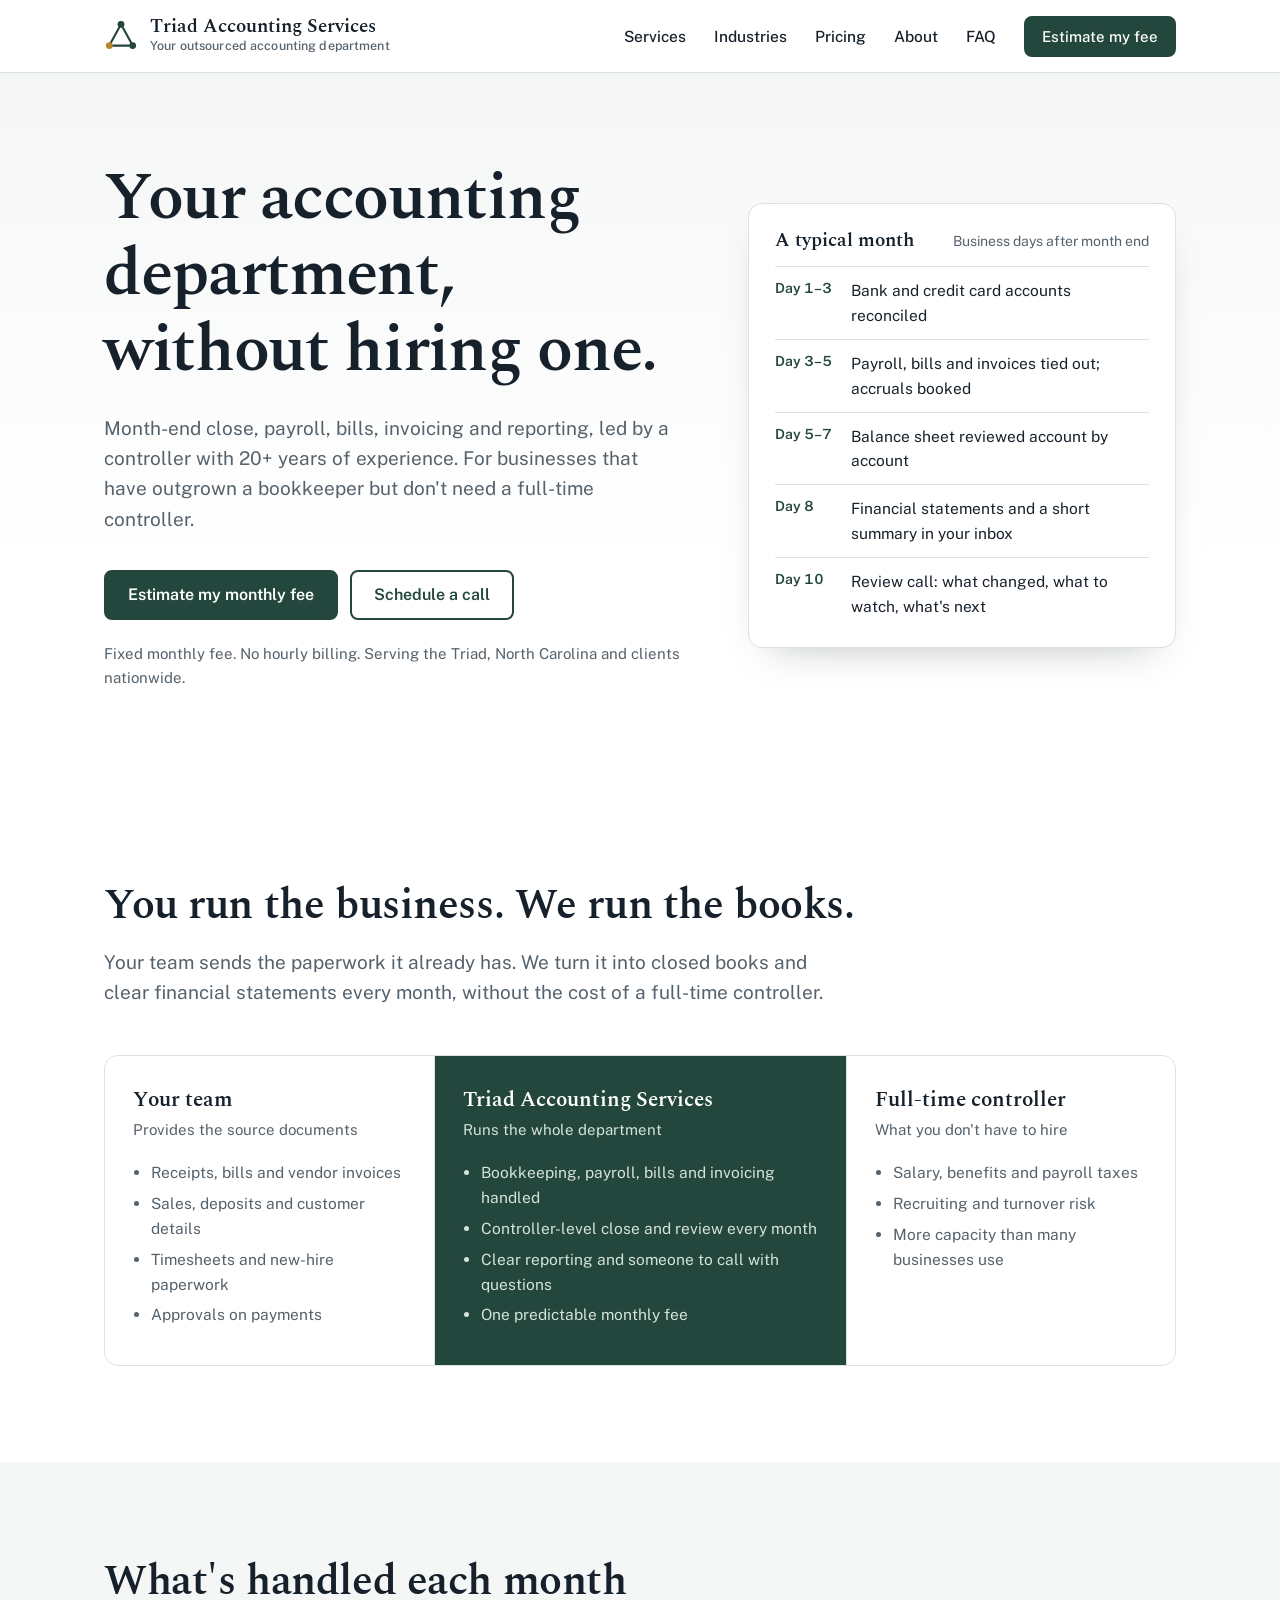
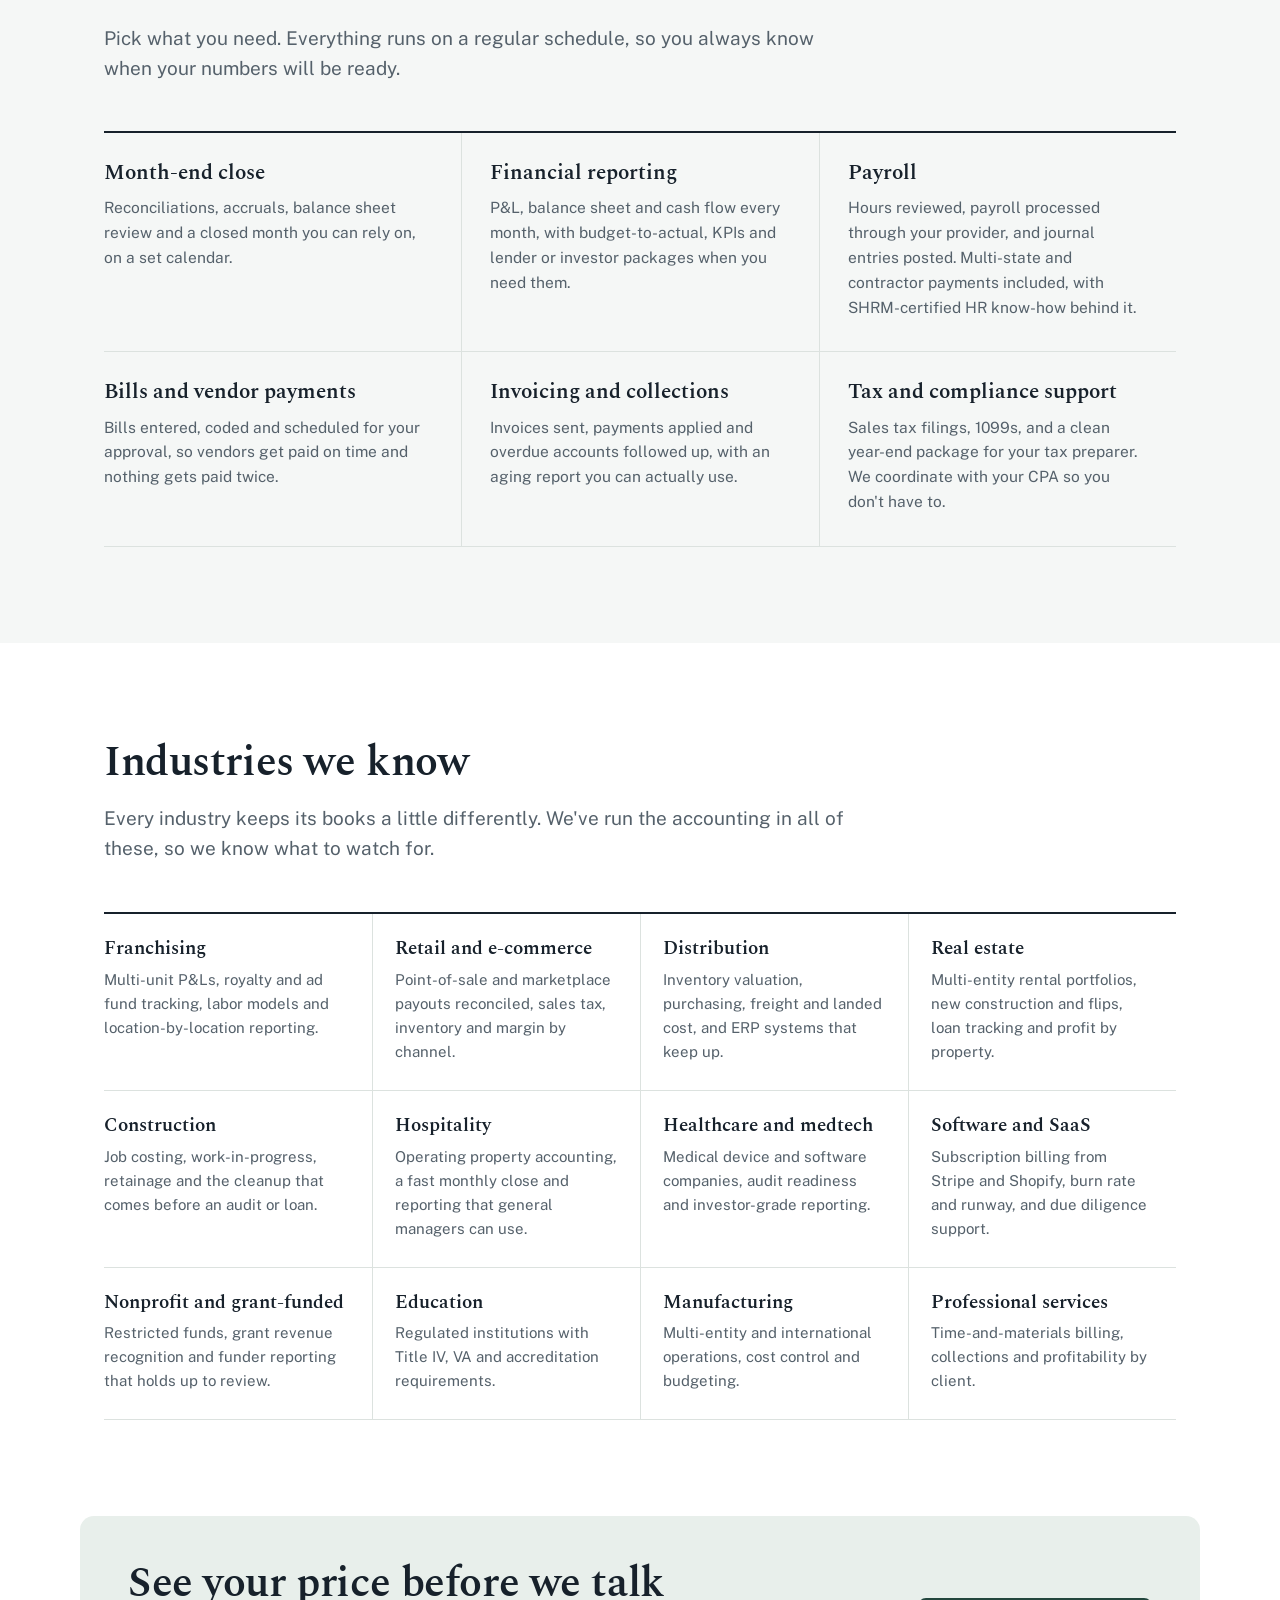
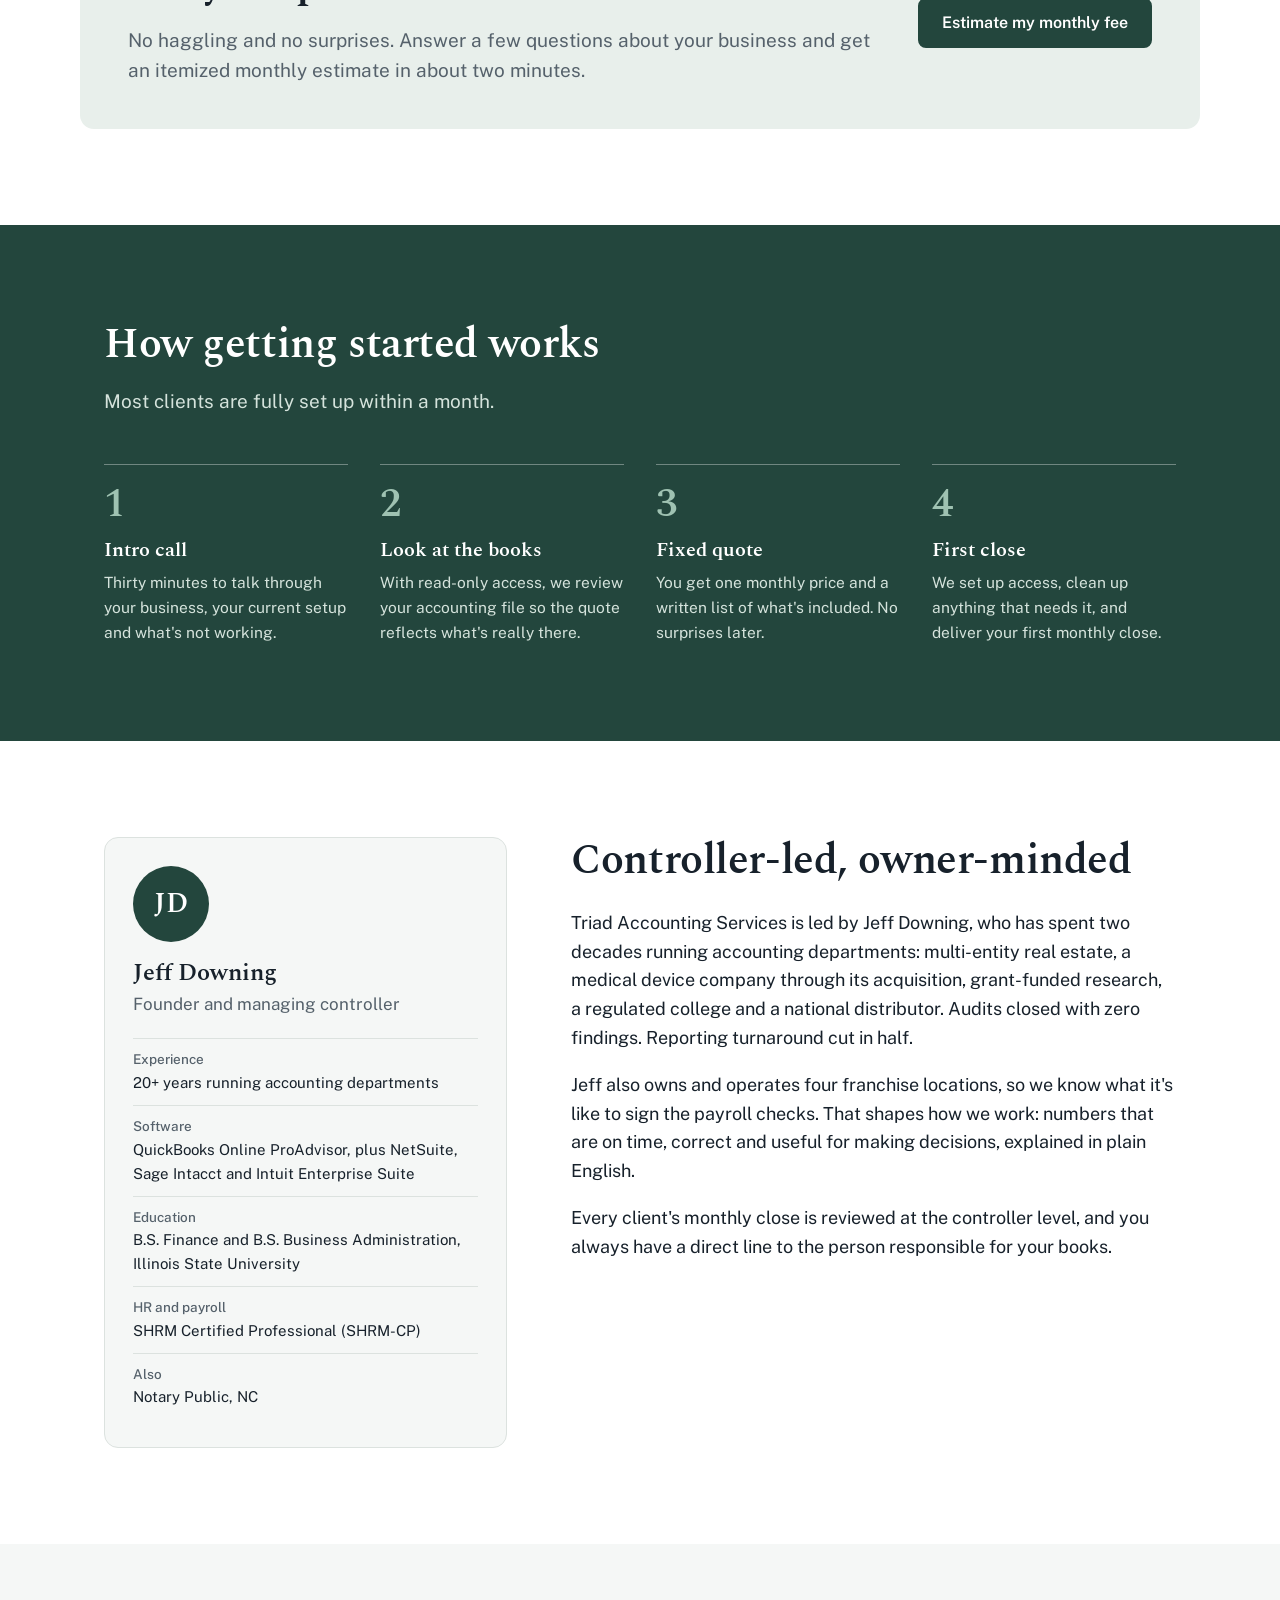
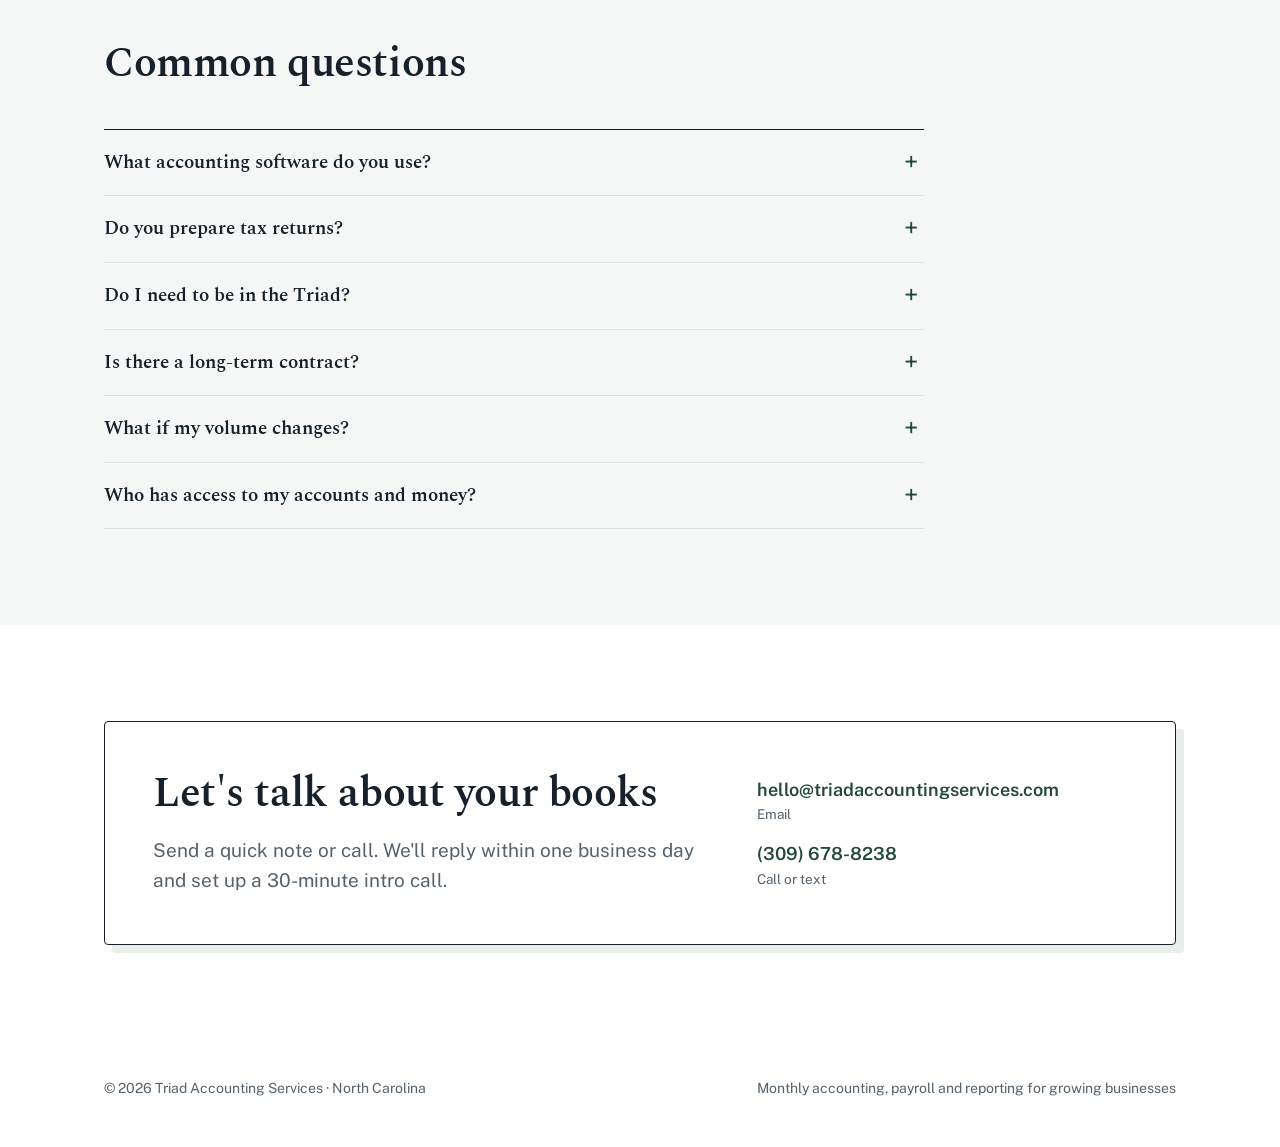
==== index.html @ fb586197 "Reframe comparison as your team vs. us; highlight SHRM-CP for payroll Co-Authored-By: Claude Opus 5." ====
<!doctype html>
<html lang="en">
<head>
<meta charset="utf-8">
<meta name="viewport" content="width=device-width, initial-scale=1">
<title>Triad Accounting Services | Your outsourced accounting department</title>
<meta name="description" content="Controller-led monthly accounting for growing businesses in the North Carolina Triad and beyond: month-end close, payroll, bills, invoicing and reporting for a fixed monthly fee.">
<link rel="icon" href="data:image/svg+xml,%3Csvg xmlns='http://www.w3.org/2000/svg' viewBox='0 0 32 32'%3E%3Cpath d='M16 5 L27 25 L5 25 Z' fill='none' stroke='%2323463D' stroke-width='2.5' stroke-linejoin='round'/%3E%3Ccircle cx='16' cy='5' r='3.5' fill='%2323463D'/%3E%3Ccircle cx='27' cy='25' r='3.5' fill='%2323463D'/%3E%3Ccircle cx='5' cy='25' r='3.5' fill='%2323463D'/%3E%3C/svg%3E">
<link rel="preconnect" href="https://fonts.googleapis.com">
<link rel="preconnect" href="https://fonts.gstatic.com" crossorigin>
<link href="https://fonts.googleapis.com/css2?family=Public+Sans:wght@400;500;600;700&family=Spectral:wght@500;600;700&display=swap" rel="stylesheet">
<link rel="stylesheet" href="styles.css">
</head>
<body>

<header>
  <div class="wrap nav">
    <a class="brand" href="index.html" aria-label="Triad Accounting Services home">
      <svg width="34" height="34" viewBox="0 0 32 32" aria-hidden="true"><path d="M16 5 L27 25 L5 25 Z" fill="none" stroke="#23463D" stroke-width="2" stroke-linejoin="round"/><circle cx="16" cy="5" r="3.2" fill="#23463D"/><circle cx="27" cy="25" r="3.2" fill="#23463D"/><circle cx="5" cy="25" r="3.2" fill="#B8862B"/></svg>
      <span class="brand-name">Triad Accounting Services<small>Your outsourced accounting department</small></span>
    </a>
    <nav class="nav-links" aria-label="Main">
      <a href="index.html#services">Services</a>
      <a href="index.html#industries">Industries</a>
      <a href="pricing.html">Pricing</a>
      <a href="index.html#about">About</a>
      <a href="index.html#faq">FAQ</a>
      <a class="btn btn-primary" href="pricing.html">Estimate my fee</a>
    </nav>
  </div>
</header>

<main id="top">

<section class="hero">
  <div class="wrap hero-grid">
    <div>
      <h1>Your accounting department, without hiring one.</h1>
      <p class="lede">Month-end close, payroll, bills, invoicing and reporting, led by a controller with 20+ years of experience. For businesses that have outgrown a bookkeeper but don't need a full-time controller.</p>
      <div class="hero-ctas">
        <a class="btn btn-primary" href="pricing.html">Estimate my monthly fee</a>
        <a class="btn btn-ghost" href="#contact">Schedule a call</a>
      </div>
      <p class="hero-note">Fixed monthly fee. No hourly billing. Serving the Triad, North Carolina and clients nationwide.</p>
    </div>
    <aside class="month" aria-label="A typical month">
      <div class="month-head"><h3>A typical month</h3><span>Business days after month end</span></div>
      <ol>
        <li><b>Day 1–3</b><span>Bank and credit card accounts reconciled</span></li>
        <li><b>Day 3–5</b><span>Payroll, bills and invoices tied out; accruals booked</span></li>
        <li><b>Day 5–7</b><span>Balance sheet reviewed account by account</span></li>
        <li><b>Day 8</b><span>Financial statements and a short summary in your inbox</span></li>
        <li><b>Day 10</b><span>Review call: what changed, what to watch, what's next</span></li>
      </ol>
    </aside>
  </div>
</section>

<section id="fit">
  <div class="wrap">
    <h2>You run the business. We run the books.</h2>
    <p class="lede" style="margin-top:16px">Your team sends the paperwork it already has. We turn it into closed books and clear financial statements every month, without the cost of a full-time controller.</p>
    <div class="fit-grid">
      <div class="fit">
        <h3>Your team</h3>
        <p class="sub">Provides the source documents</p>
        <ul><li>Receipts, bills and vendor invoices</li><li>Sales, deposits and customer details</li><li>Timesheets and new-hire paperwork</li><li>Approvals on payments</li></ul>
      </div>
      <div class="fit us">
        <h3>Triad Accounting Services</h3>
        <p class="sub">Runs the whole department</p>
        <ul><li>Bookkeeping, payroll, bills and invoicing handled</li><li>Controller-level close and review every month</li><li>Clear reporting and someone to call with questions</li><li>One predictable monthly fee</li></ul>
      </div>
      <div class="fit">
        <h3>Full-time controller</h3>
        <p class="sub">What you don't have to hire</p>
        <ul><li>Salary, benefits and payroll taxes</li><li>Recruiting and turnover risk</li><li>More capacity than many businesses use</li></ul>
      </div>
    </div>
  </div>
</section>

<section id="services" class="services">
  <div class="wrap">
    <h2>What's handled each month</h2>
    <p class="lede" style="margin-top:16px">Pick what you need. Everything runs on a regular schedule, so you always know when your numbers will be ready.</p>
    <div class="svc-grid">
      <div class="svc"><h3>Month-end close</h3><p>Reconciliations, accruals, balance sheet review and a closed month you can rely on, on a set calendar.</p></div>
      <div class="svc"><h3>Financial reporting</h3><p>P&amp;L, balance sheet and cash flow every month, with budget-to-actual, KPIs and lender or investor packages when you need them.</p></div>
      <div class="svc"><h3>Payroll</h3><p>Hours reviewed, payroll processed through your provider, and journal entries posted. Multi-state and contractor payments included, with SHRM-certified HR know-how behind it.</p></div>
      <div class="svc"><h3>Bills and vendor payments</h3><p>Bills entered, coded and scheduled for your approval, so vendors get paid on time and nothing gets paid twice.</p></div>
      <div class="svc"><h3>Invoicing and collections</h3><p>Invoices sent, payments applied and overdue accounts followed up, with an aging report you can actually use.</p></div>
      <div class="svc"><h3>Tax and compliance support</h3><p>Sales tax filings, 1099s, and a clean year-end package for your tax preparer. We coordinate with your CPA so you don't have to.</p></div>
    </div>
  </div>
</section>

<section id="industries">
  <div class="wrap">
    <h2>Industries we know</h2>
    <p class="lede" style="margin-top:16px">Every industry keeps its books a little differently. We've run the accounting in all of these, so we know what to watch for.</p>
    <div class="ind-grid">
      <div class="ind"><h3>Franchising</h3><p>Multi-unit P&amp;Ls, royalty and ad fund tracking, labor models and location-by-location reporting.</p></div>
      <div class="ind"><h3>Retail and e-commerce</h3><p>Point-of-sale and marketplace payouts reconciled, sales tax, inventory and margin by channel.</p></div>
      <div class="ind"><h3>Distribution</h3><p>Inventory valuation, purchasing, freight and landed cost, and ERP systems that keep up.</p></div>
      <div class="ind"><h3>Real estate</h3><p>Multi-entity rental portfolios, new construction and flips, loan tracking and profit by property.</p></div>
      <div class="ind"><h3>Construction</h3><p>Job costing, work-in-progress, retainage and the cleanup that comes before an audit or loan.</p></div>
      <div class="ind"><h3>Hospitality</h3><p>Operating property accounting, a fast monthly close and reporting that general managers can use.</p></div>
      <div class="ind"><h3>Healthcare and medtech</h3><p>Medical device and software companies, audit readiness and investor-grade reporting.</p></div>
      <div class="ind"><h3>Software and SaaS</h3><p>Subscription billing from Stripe and Shopify, burn rate and runway, and due diligence support.</p></div>
      <div class="ind"><h3>Nonprofit and grant-funded</h3><p>Restricted funds, grant revenue recognition and funder reporting that holds up to review.</p></div>
      <div class="ind"><h3>Education</h3><p>Regulated institutions with Title IV, VA and accreditation requirements.</p></div>
      <div class="ind"><h3>Manufacturing</h3><p>Multi-entity and international operations, cost control and budgeting.</p></div>
      <div class="ind"><h3>Professional services</h3><p>Time-and-materials billing, collections and profitability by client.</p></div>
    </div>
  </div>
</section>

<section class="price-teaser">
  <div class="wrap teaser-box">
    <div>
      <h2>See your price before we talk</h2>
      <p class="lede" style="margin-top:16px">No haggling and no surprises. Answer a few questions about your business and get an itemized monthly estimate in about two minutes.</p>
    </div>
    <a class="btn btn-primary" href="pricing.html">Estimate my monthly fee</a>
  </div>
</section>

<section class="steps">
  <div class="wrap">
    <h2>How getting started works</h2>
    <p class="lede" style="margin-top:16px">Most clients are fully set up within a month.</p>
    <ol class="step-list">
      <li><h3>Intro call</h3><p>Thirty minutes to talk through your business, your current setup and what's not working.</p></li>
      <li><h3>Look at the books</h3><p>With read-only access, we review your accounting file so the quote reflects what's really there.</p></li>
      <li><h3>Fixed quote</h3><p>You get one monthly price and a written list of what's included. No surprises later.</p></li>
      <li><h3>First close</h3><p>We set up access, clean up anything that needs it, and deliver your first monthly close.</p></li>
    </ol>
  </div>
</section>

<section id="about">
  <div class="wrap about-grid">
    <div class="about-card">
      <div class="initials" aria-hidden="true">JD</div>
      <h3>Jeff Downing</h3>
      <p class="role">Founder and managing controller</p>
      <ul class="facts">
        <li><b>Experience</b>20+ years running accounting departments</li>
        <li><b>Software</b>QuickBooks Online ProAdvisor, plus NetSuite, Sage Intacct and Intuit Enterprise Suite</li>
        <li><b>Education</b>B.S. Finance and B.S. Business Administration, Illinois State University</li>
        <li><b>HR and payroll</b>SHRM Certified Professional (SHRM-CP)</li>
        <li><b>Also</b>Notary Public, NC</li>
      </ul>
    </div>
    <div class="about-body">
      <h2 style="margin-bottom:24px">Controller-led, owner-minded</h2>
      <p>Triad Accounting Services is led by Jeff Downing, who has spent two decades running accounting departments: multi-entity real estate, a medical device company through its acquisition, grant-funded research, a regulated college and a national distributor. Audits closed with zero findings. Reporting turnaround cut in half.</p>
      <p>Jeff also owns and operates four franchise locations, so we know what it's like to sign the payroll checks. That shapes how we work: numbers that are on time, correct and useful for making decisions, explained in plain English.</p>
      <p>Every client's monthly close is reviewed at the controller level, and you always have a direct line to the person responsible for your books.</p>
    </div>
  </div>
</section>

<section id="faq" class="faq">
  <div class="wrap">
    <h2>Common questions</h2>
    <div class="faq-list">
      <details><summary>What accounting software do you use?</summary><p>QuickBooks Online is our preference and what most clients use. We also work in Intuit Enterprise Suite, NetSuite and Sage Intacct. If you're on something else, ask; we've worked in most of the common platforms.</p></details>
      <details><summary>Do you prepare tax returns?</summary><p>Our focus is the monthly accounting. We work alongside your tax preparer and hand them a clean, reconciled year-end package. If you don't have a CPA, we can recommend one.</p></details>
      <details><summary>Do I need to be in the Triad?</summary><p>No. Most of the work is done remotely through your accounting software and a shared folder. If you're nearby and want to meet in person, we're happy to.</p></details>
      <details><summary>Is there a long-term contract?</summary><p>No. Service is month to month with 30 days' notice to cancel. If your books need catch-up work first, that's quoted separately and up front.</p></details>
      <details><summary>What if my volume changes?</summary><p>Pricing is reviewed with you every six months. If things grow or shrink significantly, we adjust the monthly fee together rather than surprising you with an invoice.</p></details>
      <details><summary>Who has access to my accounts and money?</summary><p>You stay in control. We work with user access you grant and can revoke anytime, and payments go out only with your approval.</p></details>
    </div>
  </div>
</section>

<section id="contact">
  <div class="wrap">
    <div class="contact-box">
      <div>
        <h2>Let's talk about your books</h2>
        <p class="lede" style="margin-top:16px">Send a quick note or call. We'll reply within one business day and set up a 30-minute intro call.</p>
      </div>
      <div class="contact-links">
        <a href="mailto:hello@triadaccountingservices.com">hello@triadaccountingservices.com<span>Email</span></a>
        <a href="tel:+13096788238">(309) 678-8238<span>Call or text</span></a>
      </div>
    </div>
  </div>
</section>

</main>

<footer>
  <div class="wrap">
    <span>© <span id="yr">2026</span> Triad Accounting Services · North Carolina</span>
    <span>Monthly accounting, payroll and reporting for growing businesses</span>
  </div>
</footer>

<script>document.getElementById("yr").textContent=new Date().getFullYear();</script>
</body>
</html>
---- styles.css ----
:root{
  --ink:#17212B; --pine:#23463D; --pine-deep:#183129; --sage:#E8EFEB; --sage-line:#C9D8D0;
  --paper:#FFFFFF; --mist:#F5F7F6; --muted:#55616B; --rule:#DCE2DF; --gold:#B8862B;
  --serif:"Spectral", Georgia, serif; --sans:"Public Sans", system-ui, -apple-system, Segoe UI, sans-serif;
  --wrap:1120px;
}
*{box-sizing:border-box}
html{scroll-behavior:smooth}
@media (prefers-reduced-motion:reduce){html{scroll-behavior:auto}}
body{margin:0;background:var(--paper);color:var(--ink);font:400 17px/1.6 var(--sans);-webkit-font-smoothing:antialiased}
a{color:var(--pine)}
:focus-visible{outline:3px solid var(--gold);outline-offset:2px;border-radius:4px}
.wrap{max-width:var(--wrap);margin:0 auto;padding:0 24px}
h1,h2,h3{font-family:var(--serif);font-weight:600;line-height:1.15;margin:0;color:var(--ink)}
h2{font-size:clamp(30px,3.6vw,42px);letter-spacing:-.01em}
h3{font-size:22px}
p{margin:0}
.lede{color:var(--muted);font-size:19px;max-width:62ch}
section{padding:96px 0}
.btn{display:inline-flex;align-items:center;gap:8px;font:600 16px/1 var(--sans);padding:15px 22px;border-radius:8px;text-decoration:none;border:2px solid var(--pine);cursor:pointer;transition:background .15s,color .15s}
.btn-primary{background:var(--pine);color:#fff}
.btn-primary:hover{background:var(--pine-deep);border-color:var(--pine-deep)}
.btn-ghost{background:transparent;color:var(--pine)}
.btn-ghost:hover{background:var(--sage)}

/* Header */
header{position:sticky;top:0;z-index:20;background:rgba(255,255,255,.94);backdrop-filter:saturate(1.4) blur(8px);border-bottom:1px solid var(--rule)}
.nav{display:flex;align-items:center;justify-content:space-between;height:72px}
.brand{display:flex;align-items:center;gap:12px;text-decoration:none;color:var(--ink)}
.brand svg{flex:none}
.brand-name{font:600 19px/1.1 var(--serif)}
.brand-name small{display:block;font:500 12.5px/1.3 var(--sans);color:var(--muted);letter-spacing:.01em}
.nav-links{display:flex;align-items:center;gap:28px}
.nav-links a{color:var(--ink);text-decoration:none;font-weight:500;font-size:15.5px}
.nav-links a:hover{color:var(--pine)}
.nav-links .btn{padding:11px 16px;font-size:15px}
.nav-links a.btn-primary{color:#fff}
@media (max-width:860px){.nav-links a:not(.btn){display:none}}
@media (max-width:560px){.brand-name small{display:none}.brand-name{font-size:17px}.nav-links .btn{padding:10px 12px;font-size:14px;white-space:nowrap}.month-head{flex-direction:column;gap:2px}}

/* Hero */
.hero{padding:88px 0 96px;background:linear-gradient(180deg,var(--mist),#fff 70%)}
.hero-grid{display:grid;grid-template-columns:1.15fr .85fr;gap:64px;align-items:center}
.hero h1{font-size:clamp(40px,5.4vw,66px);letter-spacing:-.02em;font-weight:600}
.hero .lede{margin:24px 0 36px}
.hero-ctas{display:flex;flex-wrap:wrap;gap:12px}
.hero-note{margin-top:22px;color:var(--muted);font-size:15px}
.month{background:#fff;border:1px solid var(--rule);border-radius:14px;padding:26px 26px 18px;box-shadow:0 18px 40px -24px rgba(23,33,43,.35)}
.month-head{display:flex;justify-content:space-between;align-items:baseline;margin-bottom:14px}
.month-head h3{font-size:19px}
.month-head span{color:var(--muted);font-size:14px}
.month ol{list-style:none;margin:0;padding:0}
.month li{display:grid;grid-template-columns:64px 1fr;gap:12px;padding:11px 0;border-top:1px solid var(--rule);font-size:15.5px}
.month li b{font:600 14px/1.5 var(--sans);color:var(--pine);font-variant-numeric:tabular-nums}
@media (max-width:900px){.hero-grid{grid-template-columns:1fr;gap:48px}}

/* Fit comparison */
.fit-grid{display:grid;grid-template-columns:1fr 1.25fr 1fr;margin-top:48px;border:1px solid var(--rule);border-radius:14px;overflow:hidden}
.fit{padding:32px 28px}
.fit + .fit{border-left:1px solid var(--rule)}
.fit h3{font-size:21px;margin-bottom:6px}
.fit .sub{color:var(--muted);font-size:15px;margin-bottom:18px}
.fit ul{margin:0;padding-left:18px;color:var(--muted);font-size:15.5px}
.fit li{margin:6px 0}
.fit.us{background:var(--pine);color:#fff}
.fit.us h3{color:#fff}
.fit.us .sub,.fit.us ul{color:#D5E3DC}
@media (max-width:860px){.fit-grid{grid-template-columns:1fr}.fit + .fit{border-left:0;border-top:1px solid var(--rule)}}

/* Services */
.services{background:var(--mist)}
.svc-grid{display:grid;grid-template-columns:repeat(3,1fr);gap:0;margin-top:48px;border-top:2px solid var(--ink)}
.svc{padding:28px 28px 32px 0;border-bottom:1px solid var(--rule)}
.svc:nth-child(3n+2),.svc:nth-child(3n+3){padding-left:28px;border-left:1px solid var(--rule)}
.svc h3{font-size:21px;margin-bottom:10px}
.svc p{color:var(--muted);font-size:15.5px}
@media (max-width:860px){.svc-grid{grid-template-columns:1fr}.svc:nth-child(n){padding-left:0;border-left:0}}

/* Calculator */
.calc-head{display:flex;justify-content:space-between;align-items:end;gap:32px;flex-wrap:wrap}
.calc{display:grid;grid-template-columns:1.2fr .8fr;gap:40px;margin-top:48px;align-items:start}
.calc fieldset{border:0;margin:0 0 28px;padding:0}
.calc legend{font:600 18px/1.3 var(--serif);margin-bottom:12px;padding:0}
.field{margin-bottom:18px}
.field label,.field .label{display:block;font-weight:600;font-size:15px;margin-bottom:8px}
.field .hint{display:block;font-weight:400;color:var(--muted);font-size:13.5px;margin-top:2px}
.seg{display:flex;flex-wrap:wrap;gap:8px}
.seg input{position:absolute;opacity:0;pointer-events:none}
.seg label{margin:0;font-weight:500;font-size:14.5px;padding:9px 14px;border:1.5px solid var(--rule);border-radius:999px;cursor:pointer;background:#fff;transition:border-color .12s,background .12s}
.seg label:hover{border-color:var(--sage-line)}
.seg input:checked + label{background:var(--sage);border-color:var(--pine);color:var(--pine-deep)}
.seg input:focus-visible + label{outline:3px solid var(--gold);outline-offset:2px}
.stepper{display:inline-flex;align-items:center;border:1.5px solid var(--rule);border-radius:10px;overflow:hidden;background:#fff}
.stepper button{width:42px;height:42px;border:0;background:#fff;font:600 20px/1 var(--sans);color:var(--pine);cursor:pointer}
.stepper button:hover{background:var(--sage)}
.stepper input{width:56px;height:42px;border:0;border-left:1px solid var(--rule);border-right:1px solid var(--rule);text-align:center;font:600 16px var(--sans);font-variant-numeric:tabular-nums;-moz-appearance:textfield}
.stepper input::-webkit-outer-spin-button,.stepper input::-webkit-inner-spin-button{-webkit-appearance:none;margin:0}
.checks{display:grid;gap:10px}
.check{display:flex;gap:10px;align-items:flex-start;font-size:15.5px;cursor:pointer}
.check input{width:18px;height:18px;margin-top:3px;accent-color:var(--pine)}
.check span small{display:block;color:var(--muted);font-size:13.5px}
.row2{display:grid;grid-template-columns:1fr 1fr;gap:18px}
@media (max-width:560px){.row2{grid-template-columns:1fr}}

.statement{position:sticky;top:96px;background:#fff;border:1px solid var(--ink);border-radius:4px;padding:28px 26px 24px;box-shadow:6px 6px 0 var(--sage)}
.statement h3{font-size:20px}
.statement .for{color:var(--muted);font-size:14px;margin:4px 0 18px}
.lines{list-style:none;margin:0;padding:0;border-top:1px solid var(--ink)}
.lines li{display:flex;justify-content:space-between;gap:16px;padding:9px 0;border-bottom:1px dashed var(--rule);font-size:15px}
.lines li span:last-child{font-variant-numeric:tabular-nums;font-weight:500;white-space:nowrap}
.lines li.incl span:last-child{color:var(--muted);font-weight:400}
.total{display:flex;justify-content:space-between;align-items:baseline;padding:16px 0 4px;border-top:2px solid var(--ink);margin-top:-1px}
.total span:first-child{font-weight:600}
.total output{font:600 34px/1 var(--serif);font-variant-numeric:tabular-nums}
.total small{font:500 15px var(--sans);color:var(--muted)}
.extra{margin-top:14px;padding-top:12px;border-top:1px solid var(--rule);font-size:14.5px}
.extra div{display:flex;justify-content:space-between;padding:3px 0}
.extra div span:last-child{font-variant-numeric:tabular-nums;font-weight:500}
.custom-note{display:none;margin-top:14px;padding:12px 14px;background:var(--sage);border-radius:6px;font-size:14.5px}
.custom-note.show{display:block}
.statement .fine{color:var(--muted);font-size:13.5px;margin:16px 0 18px}
.statement .btn{width:100%;justify-content:center}
@media (max-width:900px){.calc{grid-template-columns:1fr}.statement{position:static}}

/* Steps */
.steps{background:var(--pine);color:#fff}
.steps h2{color:#fff}
.steps .lede{color:#D5E3DC}
.step-list{list-style:none;margin:48px 0 0;padding:0;display:grid;grid-template-columns:repeat(4,1fr);gap:32px;counter-reset:s}
.step-list li{counter-increment:s;border-top:1px solid rgba(255,255,255,.35);padding-top:20px}
.step-list li::before{content:counter(s);display:block;font:600 40px/1 var(--serif);color:#9FC2B2;margin-bottom:14px}
.step-list h3{color:#fff;font-size:20px;margin-bottom:8px}
.step-list p{color:#D5E3DC;font-size:15.5px}
@media (max-width:860px){.step-list{grid-template-columns:1fr 1fr}}
@media (max-width:520px){.step-list{grid-template-columns:1fr}}

/* About */
.about-grid{display:grid;grid-template-columns:.8fr 1.2fr;gap:64px;align-items:start}
.about-card{border:1px solid var(--rule);border-radius:14px;padding:28px;background:var(--mist)}
.about-card .initials{width:76px;height:76px;border-radius:50%;background:var(--pine);color:#fff;display:grid;place-items:center;font:600 28px var(--serif);margin-bottom:18px}
.about-card h3{font-size:24px}
.about-card .role{color:var(--muted);margin:4px 0 20px}
.facts{list-style:none;margin:0;padding:0}
.facts li{padding:10px 0;border-top:1px solid var(--rule);font-size:15px}
.facts li b{display:block;font-size:13.5px;color:var(--muted);font-weight:500}
.about-body p{margin-bottom:18px;font-size:18px;max-width:64ch}
.industries{display:flex;flex-wrap:wrap;gap:8px;margin-top:26px}
.industries span{font-size:14.5px;padding:7px 13px;border-radius:999px;background:var(--sage);color:var(--pine-deep)}
@media (max-width:860px){.about-grid{grid-template-columns:1fr;gap:40px}}

/* FAQ */
.faq{background:var(--mist)}
.faq-list{margin-top:40px;max-width:820px;border-top:1px solid var(--ink)}
details{border-bottom:1px solid var(--rule)}
summary{cursor:pointer;list-style:none;padding:20px 40px 20px 0;font:600 19px/1.35 var(--serif);position:relative}
summary::-webkit-details-marker{display:none}
summary::after{content:"+";position:absolute;right:6px;top:16px;font:400 26px var(--sans);color:var(--pine)}
details[open] summary::after{content:"−"}
details p{padding:0 0 22px;color:var(--muted);max-width:68ch}

/* Contact */
.contact-box{display:grid;grid-template-columns:1.2fr .8fr;gap:48px;align-items:center;border:1px solid var(--ink);border-radius:4px;padding:48px;box-shadow:8px 8px 0 var(--sage)}
.contact-links{display:grid;gap:14px}
.contact-links a{font-size:18px;font-weight:600;text-decoration:none}
.contact-links a:hover{text-decoration:underline}
.contact-links span{display:block;font-size:13.5px;color:var(--muted);font-weight:400}
@media (max-width:860px){.contact-box{grid-template-columns:1fr;padding:32px}}

footer{padding:36px 0 48px;color:var(--muted);font-size:14px}
footer .wrap{display:flex;justify-content:space-between;flex-wrap:wrap;gap:12px}

/* Industries */
.ind-grid{display:grid;grid-template-columns:repeat(4,1fr);gap:0;margin-top:48px;border-top:2px solid var(--ink)}
.ind{padding:24px 22px 26px 0;border-bottom:1px solid var(--rule)}
.ind:not(:nth-child(4n+1)){padding-left:22px;border-left:1px solid var(--rule)}
.ind h3{font-size:19px;margin-bottom:8px}
.ind p{color:var(--muted);font-size:15px}
@media (max-width:980px){.ind-grid{grid-template-columns:1fr 1fr}.ind:nth-child(n){padding-left:0;border-left:0}.ind:nth-child(2n){padding-left:22px;border-left:1px solid var(--rule)}}
@media (max-width:560px){.ind-grid{grid-template-columns:1fr}.ind:nth-child(n){padding-left:0;border-left:0}}

/* Pricing teaser */
.price-teaser{padding-top:0}
.teaser-box{display:flex;align-items:center;justify-content:space-between;gap:32px;flex-wrap:wrap;background:var(--sage);border-radius:14px;padding:44px 48px}
@media (max-width:560px){.teaser-box{padding:32px 24px}}

/* Pricing page */
.pricing-page{padding-top:64px}
.page-title{font-size:clamp(36px,4.6vw,54px);letter-spacing:-.02em}
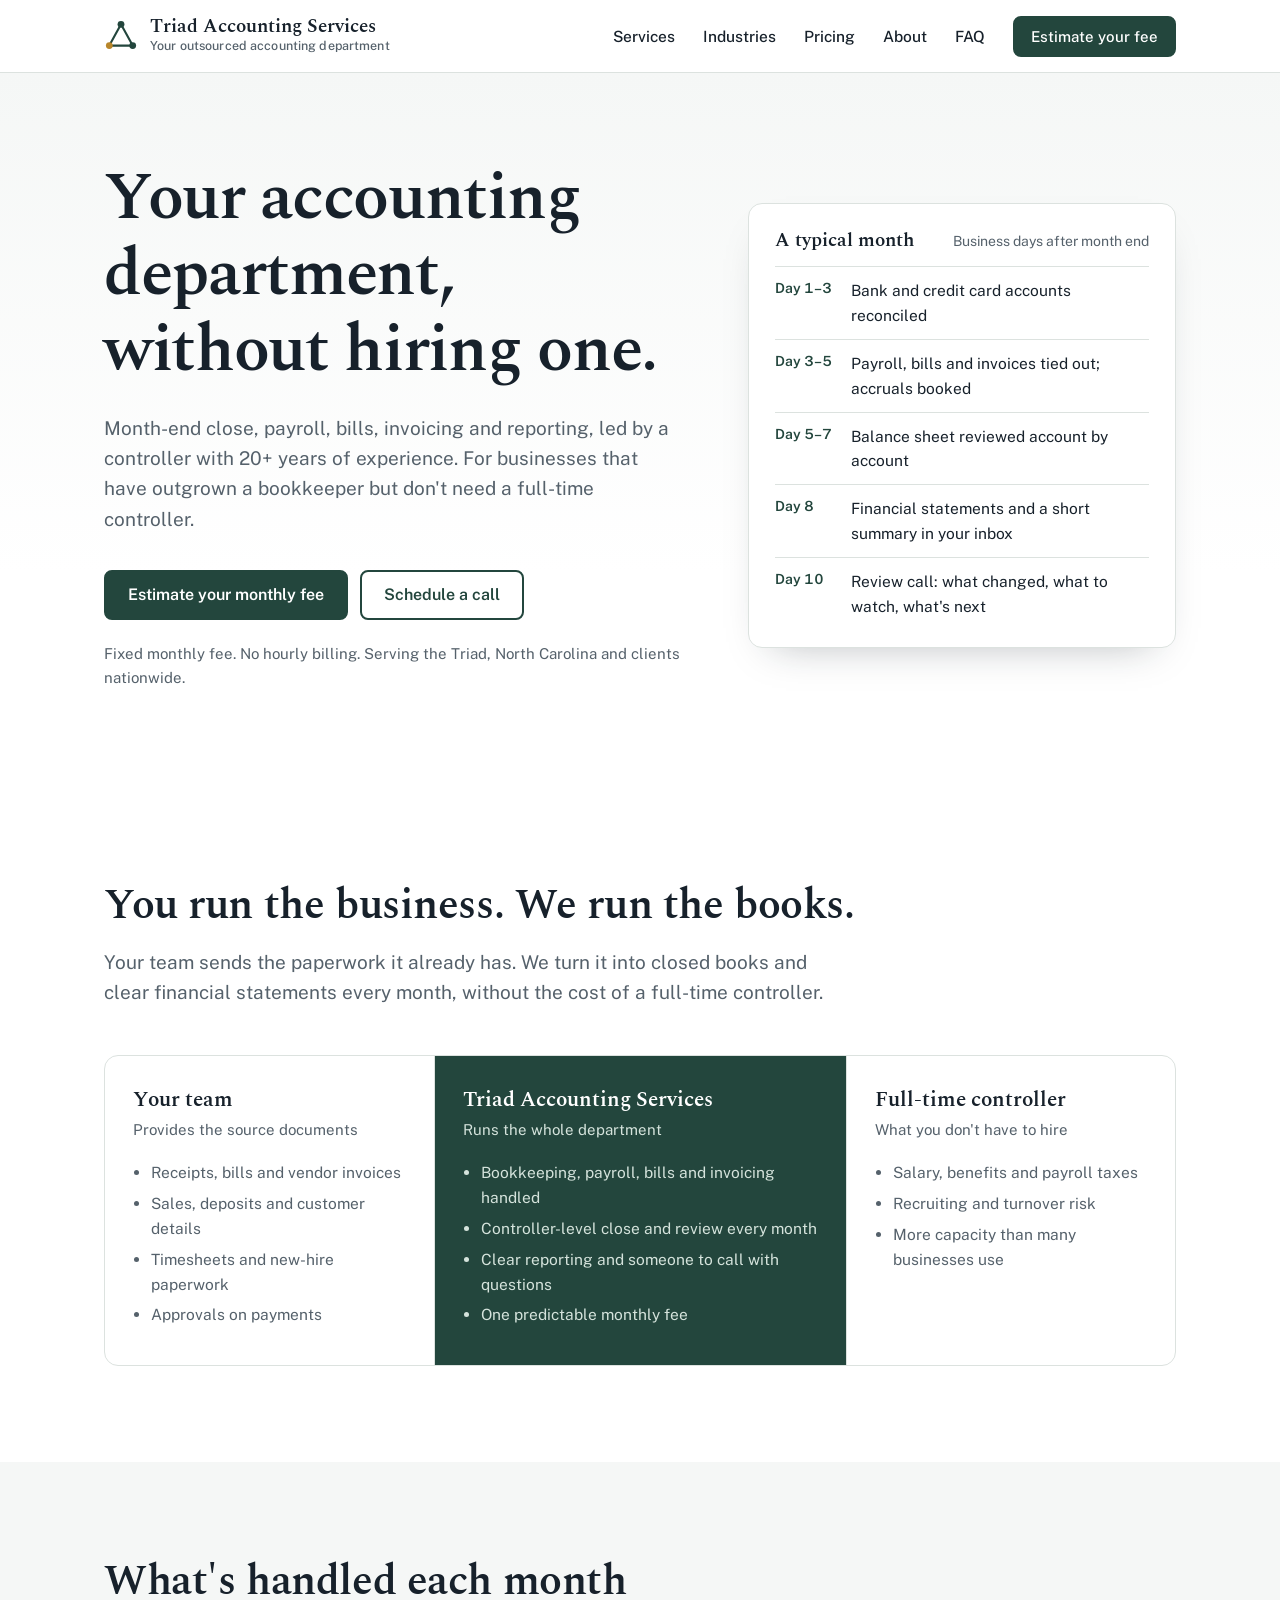
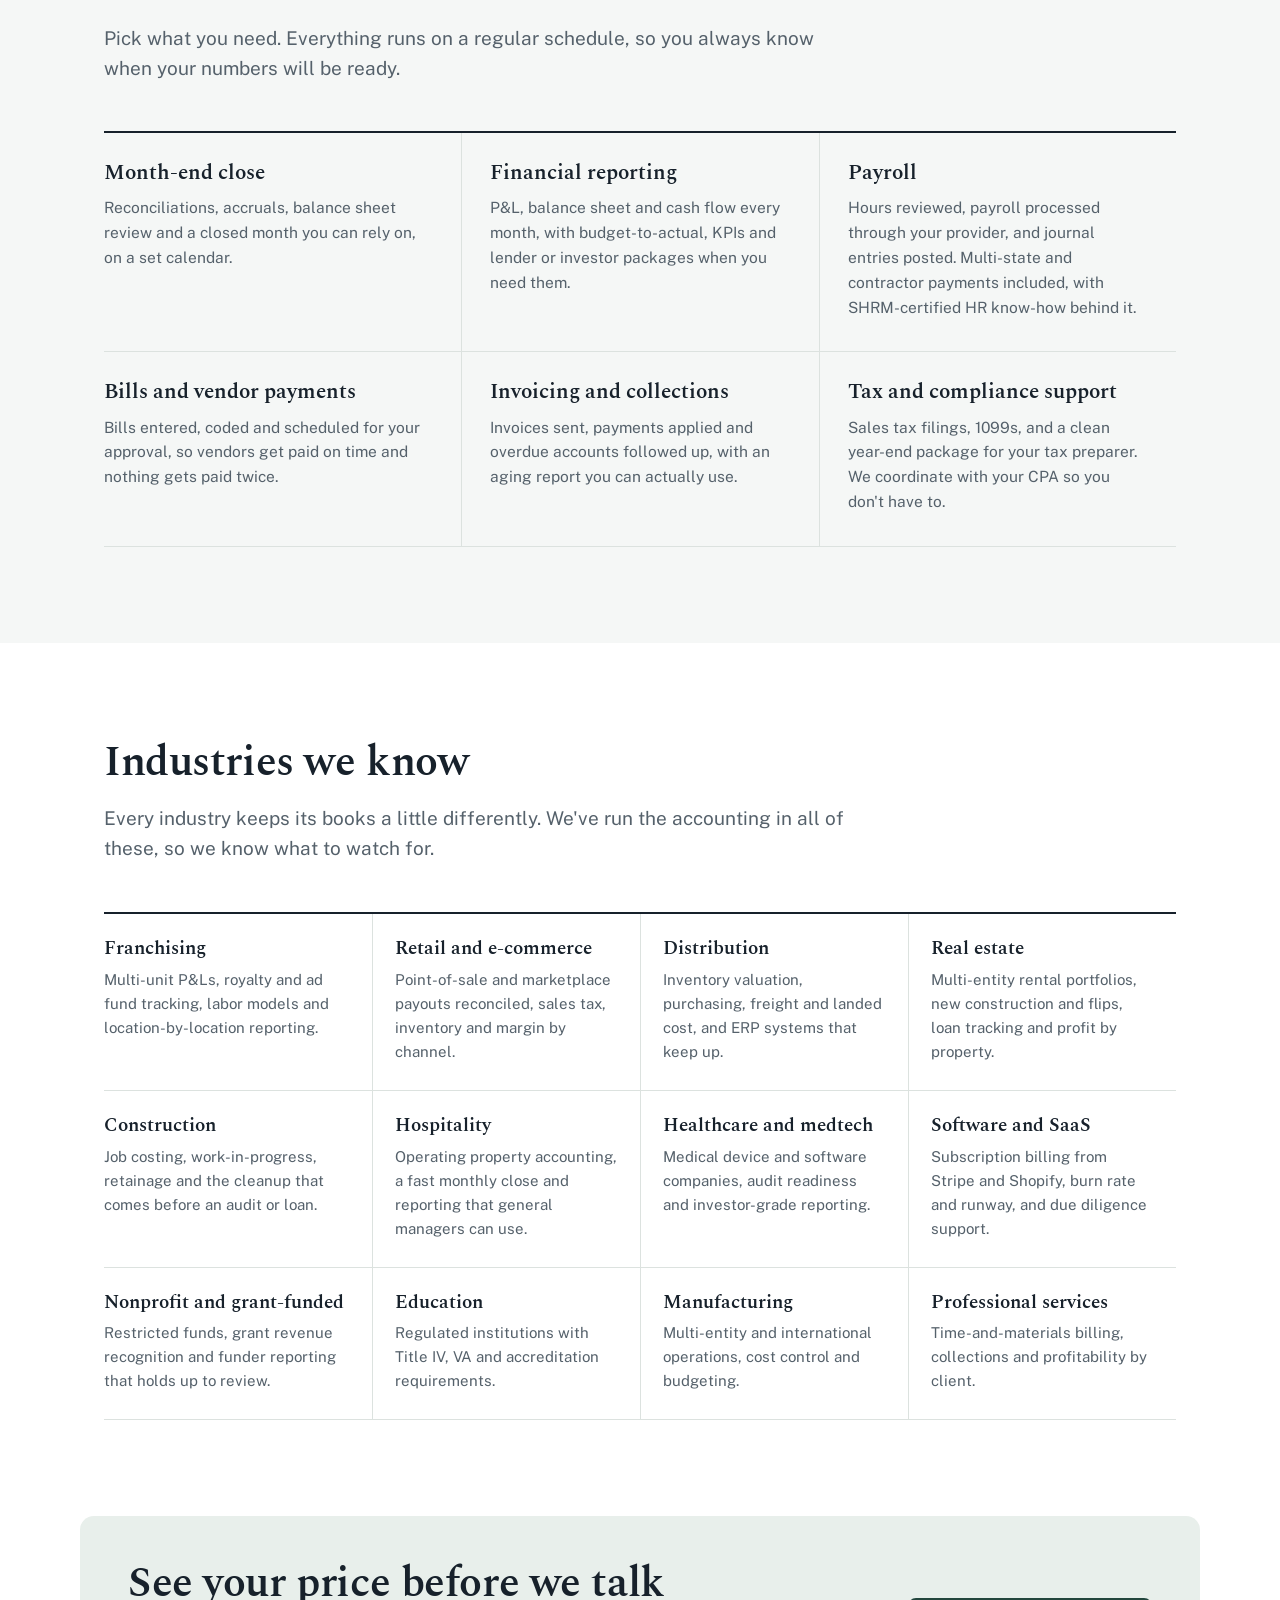
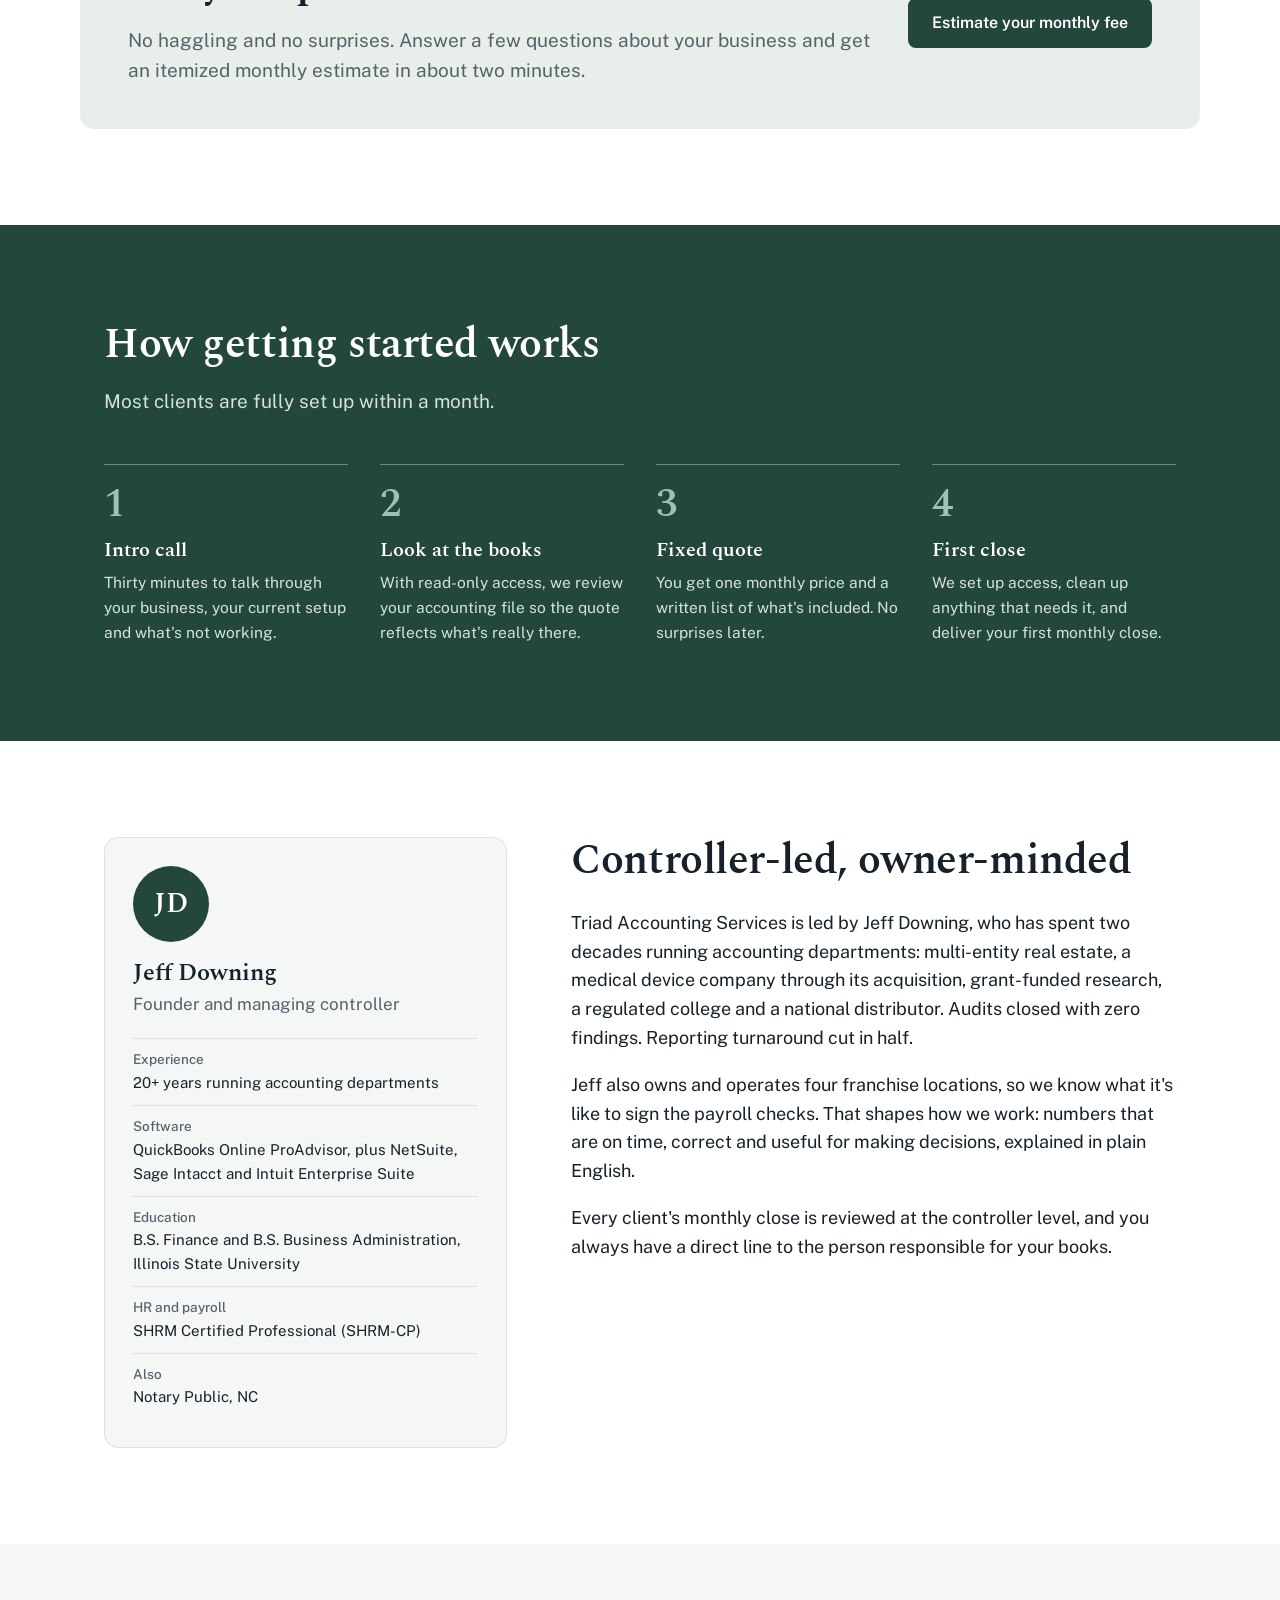
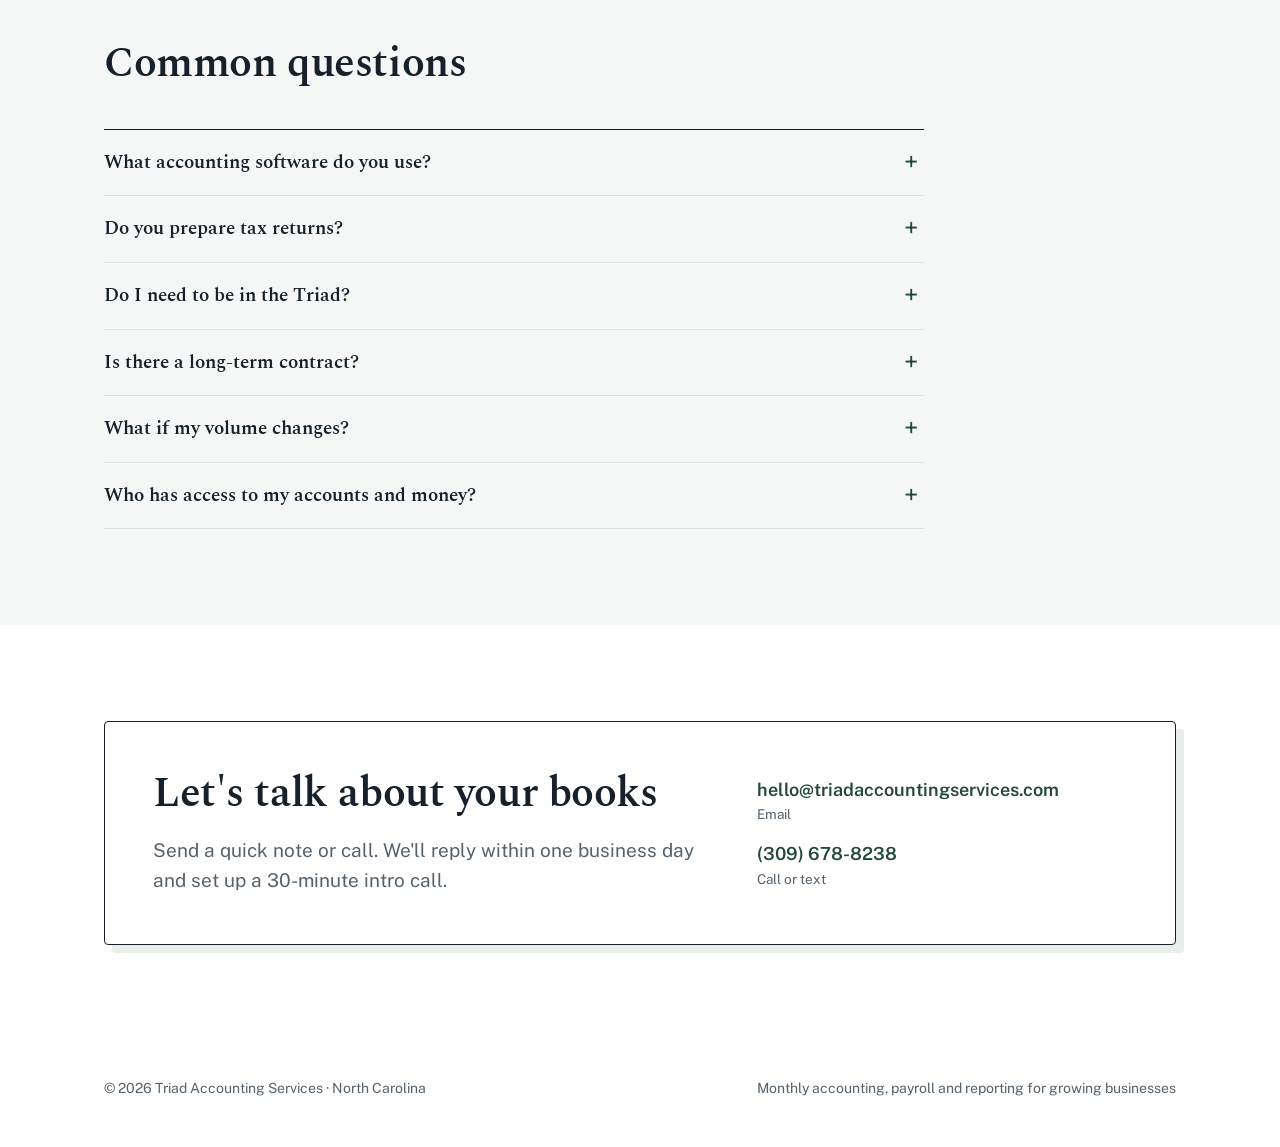
==== commit 85777d97: "Change estimate buttons to 'Estimate your fee' Co-Authored-By: Claude Opus 5.5 <noreply@anthropic.co" ====
--- a/index.html
+++ b/index.html
@@ -25,7 +25,7 @@
       <a href="pricing.html">Pricing</a>
       <a href="index.html#about">About</a>
       <a href="index.html#faq">FAQ</a>
-      <a class="btn btn-primary" href="pricing.html">Estimate my fee</a>
+      <a class="btn btn-primary" href="pricing.html">Estimate your fee</a>
     </nav>
   </div>
 </header>
@@ -38,7 +38,7 @@
       <h1>Your accounting department, without hiring one.</h1>
       <p class="lede">Month-end close, payroll, bills, invoicing and reporting, led by a controller with 20+ years of experience. For businesses that have outgrown a bookkeeper but don't need a full-time controller.</p>
       <div class="hero-ctas">
-        <a class="btn btn-primary" href="pricing.html">Estimate my monthly fee</a>
+        <a class="btn btn-primary" href="pricing.html">Estimate your monthly fee</a>
         <a class="btn btn-ghost" href="#contact">Schedule a call</a>
       </div>
       <p class="hero-note">Fixed monthly fee. No hourly billing. Serving the Triad, North Carolina and clients nationwide.</p>
@@ -122,7 +122,7 @@
       <h2>See your price before we talk</h2>
       <p class="lede" style="margin-top:16px">No haggling and no surprises. Answer a few questions about your business and get an itemized monthly estimate in about two minutes.</p>
     </div>
-    <a class="btn btn-primary" href="pricing.html">Estimate my monthly fee</a>
+    <a class="btn btn-primary" href="pricing.html">Estimate your monthly fee</a>
   </div>
 </section>
 
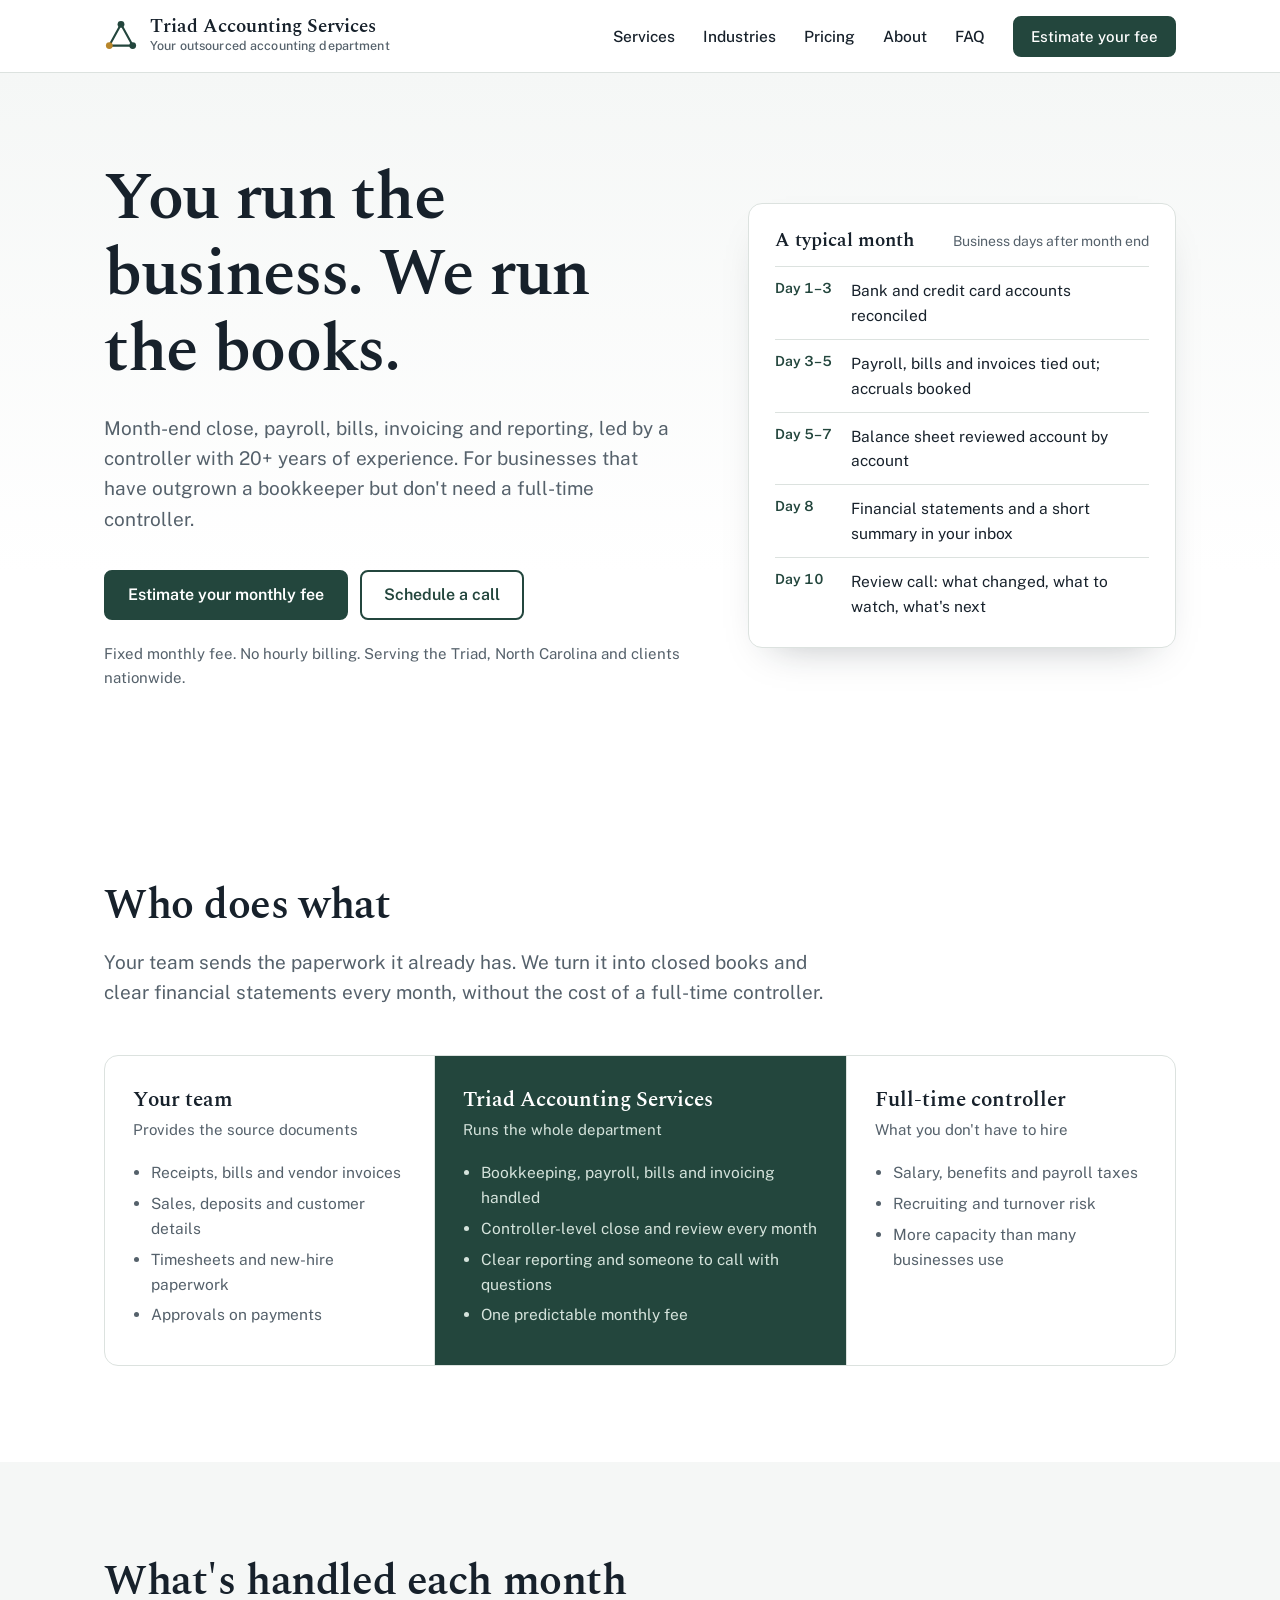
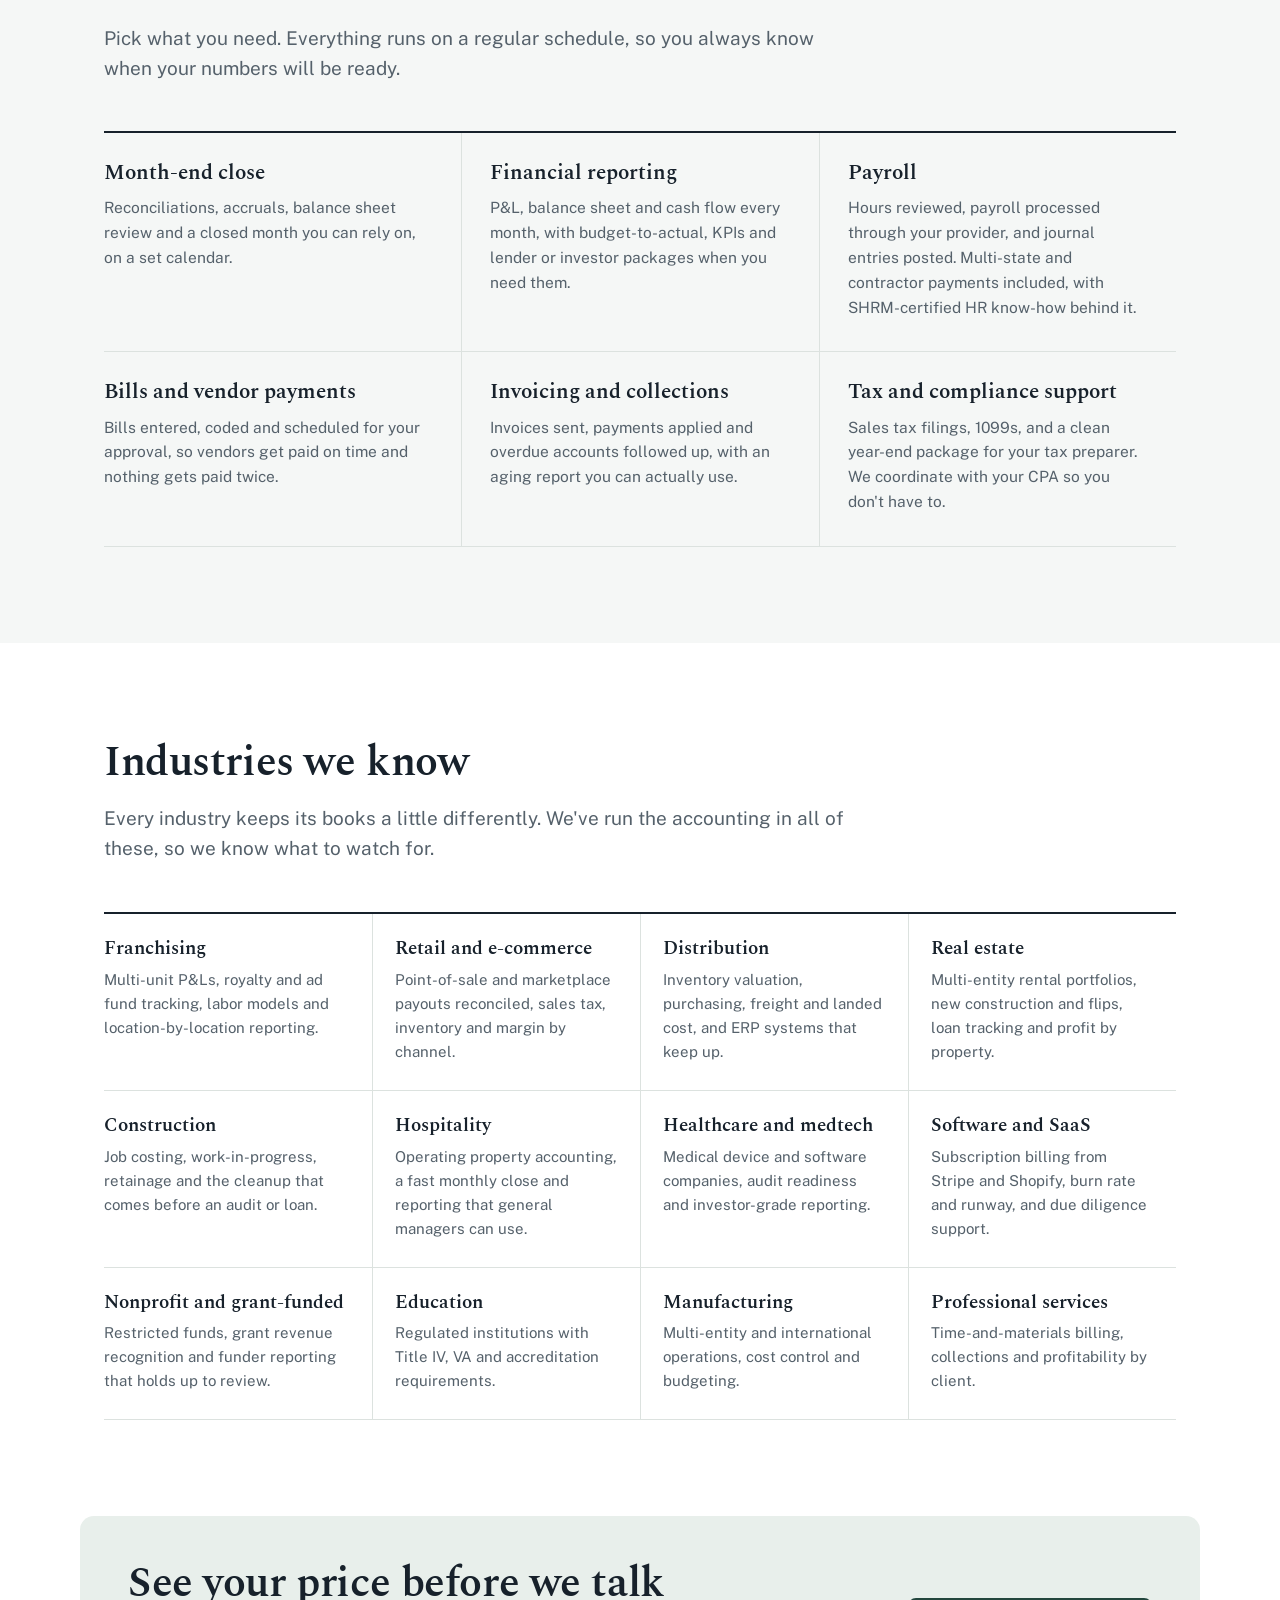
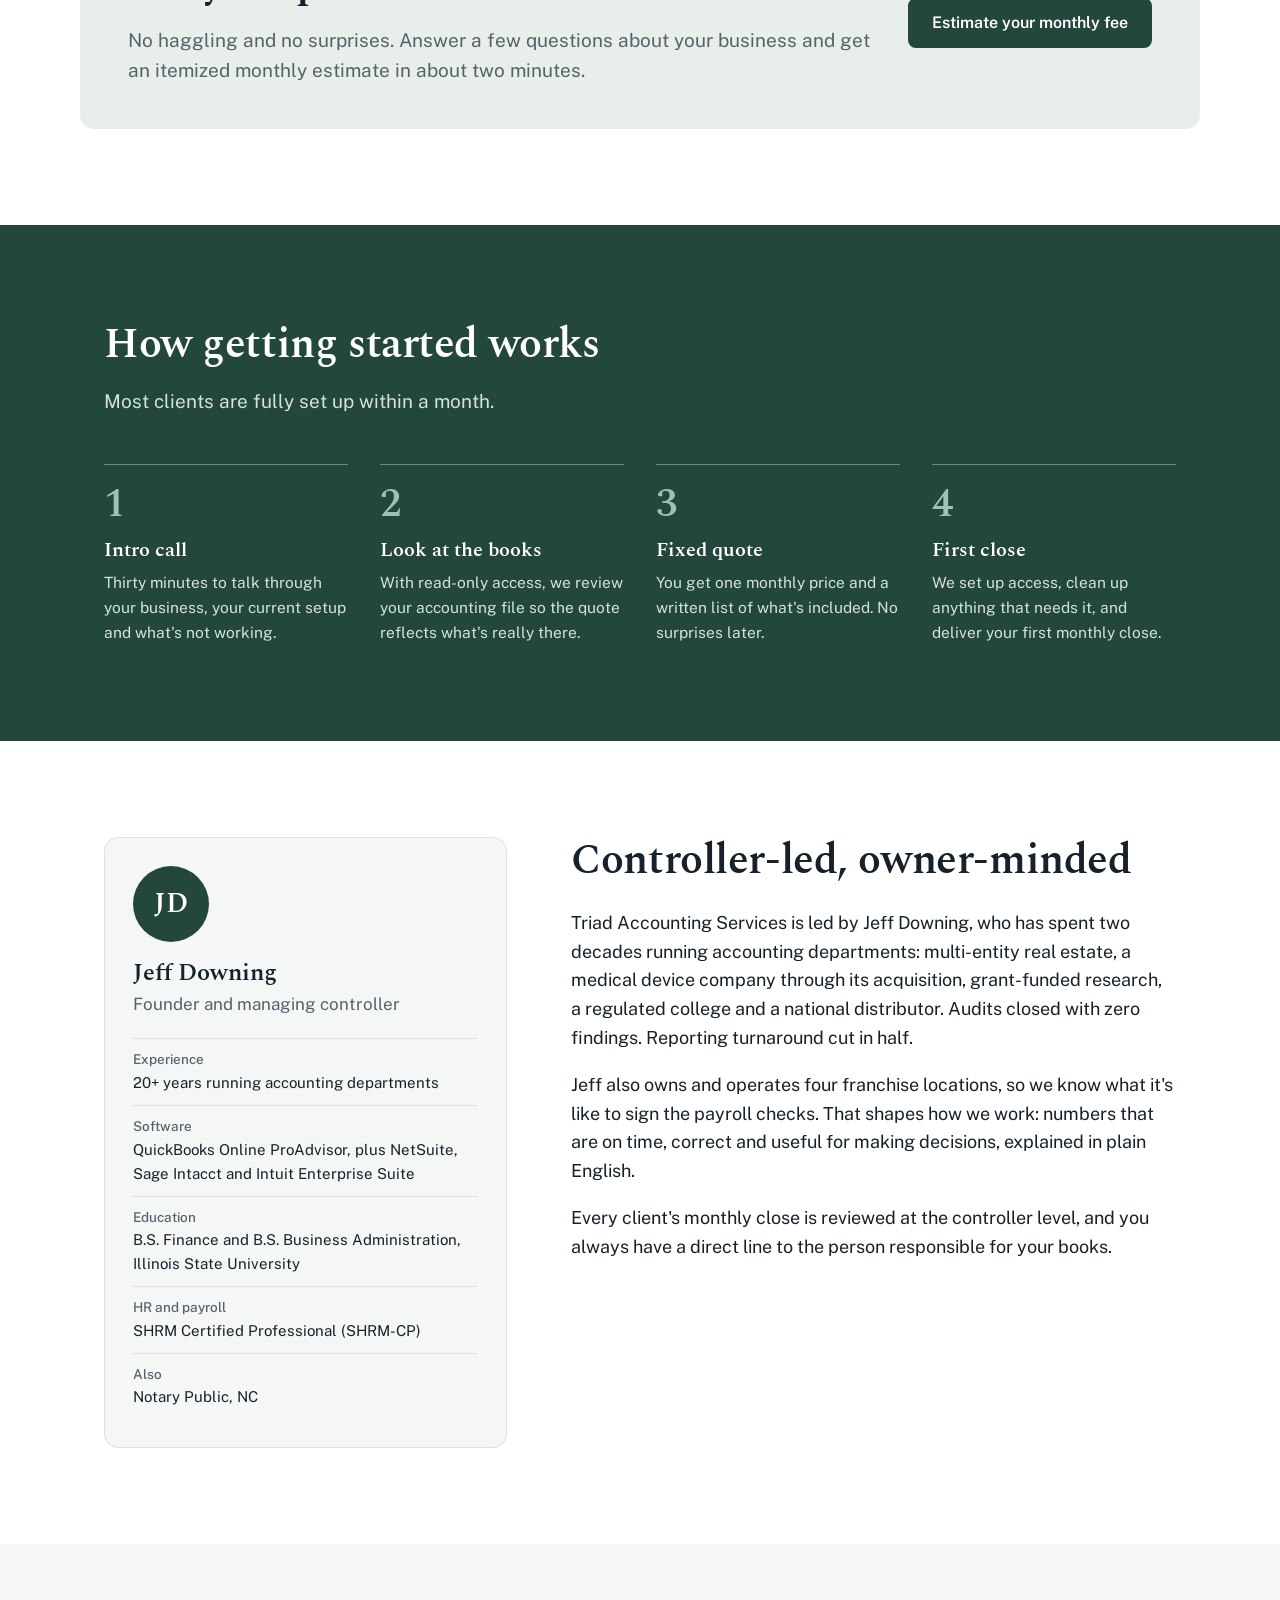
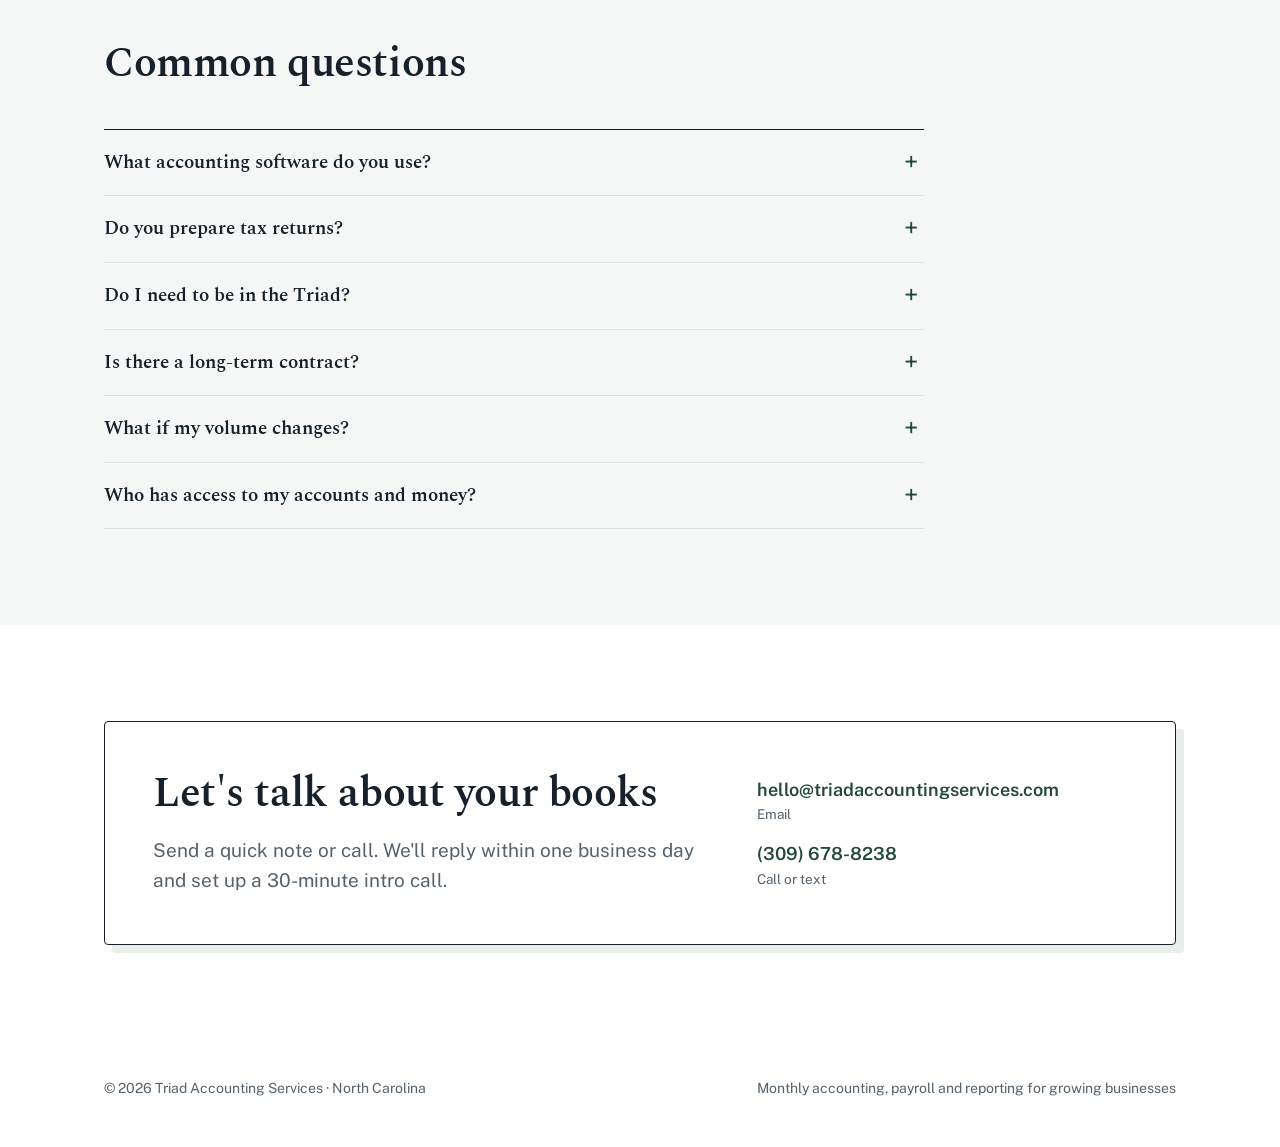
==== commit 30d5ef26: "Use 'You run the business. We run the books.' as hero headline Co-Authored-By: Claude Opus 5.5 <nore" ====
--- a/index.html
+++ b/index.html
@@ -35,7 +35,7 @@
 <section class="hero">
   <div class="wrap hero-grid">
     <div>
-      <h1>Your accounting department, without hiring one.</h1>
+      <h1>You run the business. We run the books.</h1>
       <p class="lede">Month-end close, payroll, bills, invoicing and reporting, led by a controller with 20+ years of experience. For businesses that have outgrown a bookkeeper but don't need a full-time controller.</p>
       <div class="hero-ctas">
         <a class="btn btn-primary" href="pricing.html">Estimate your monthly fee</a>
@@ -58,7 +58,7 @@
 
 <section id="fit">
   <div class="wrap">
-    <h2>You run the business. We run the books.</h2>
+    <h2>Who does what</h2>
     <p class="lede" style="margin-top:16px">Your team sends the paperwork it already has. We turn it into closed books and clear financial statements every month, without the cost of a full-time controller.</p>
     <div class="fit-grid">
       <div class="fit">
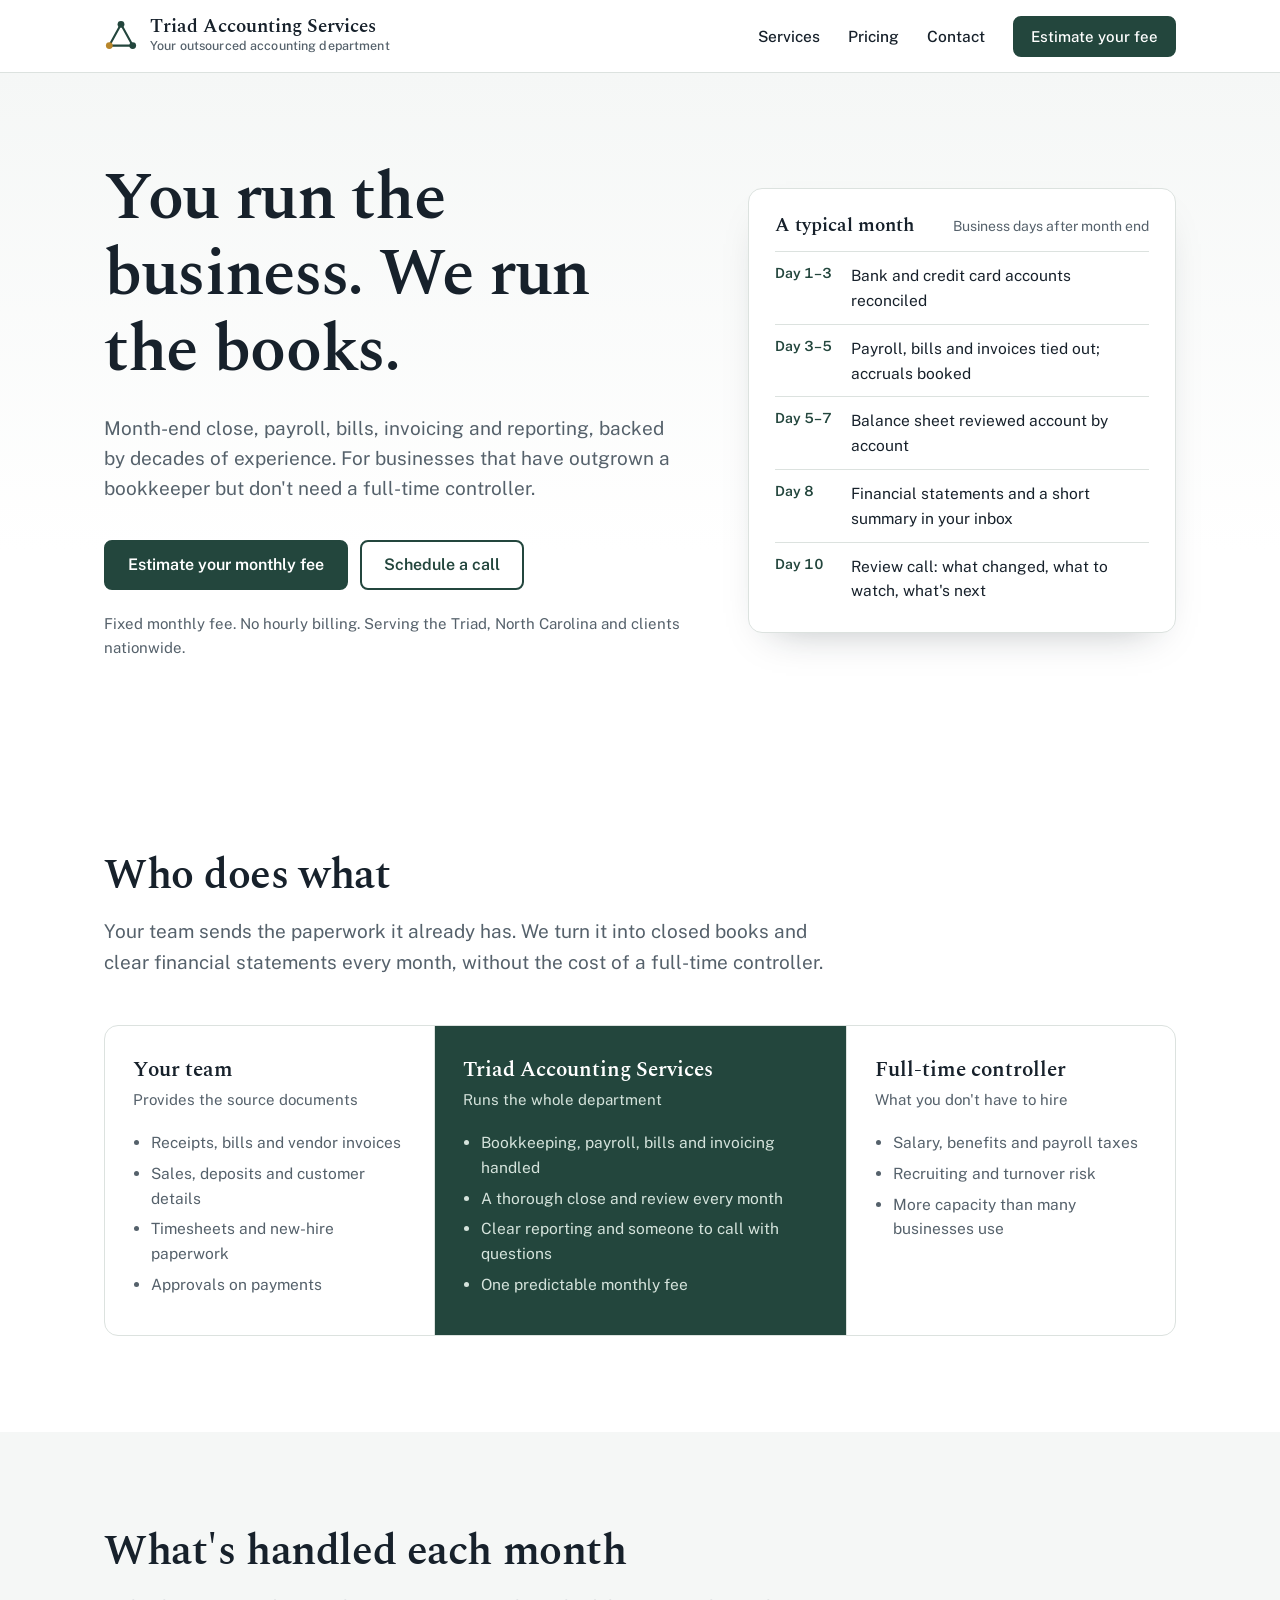
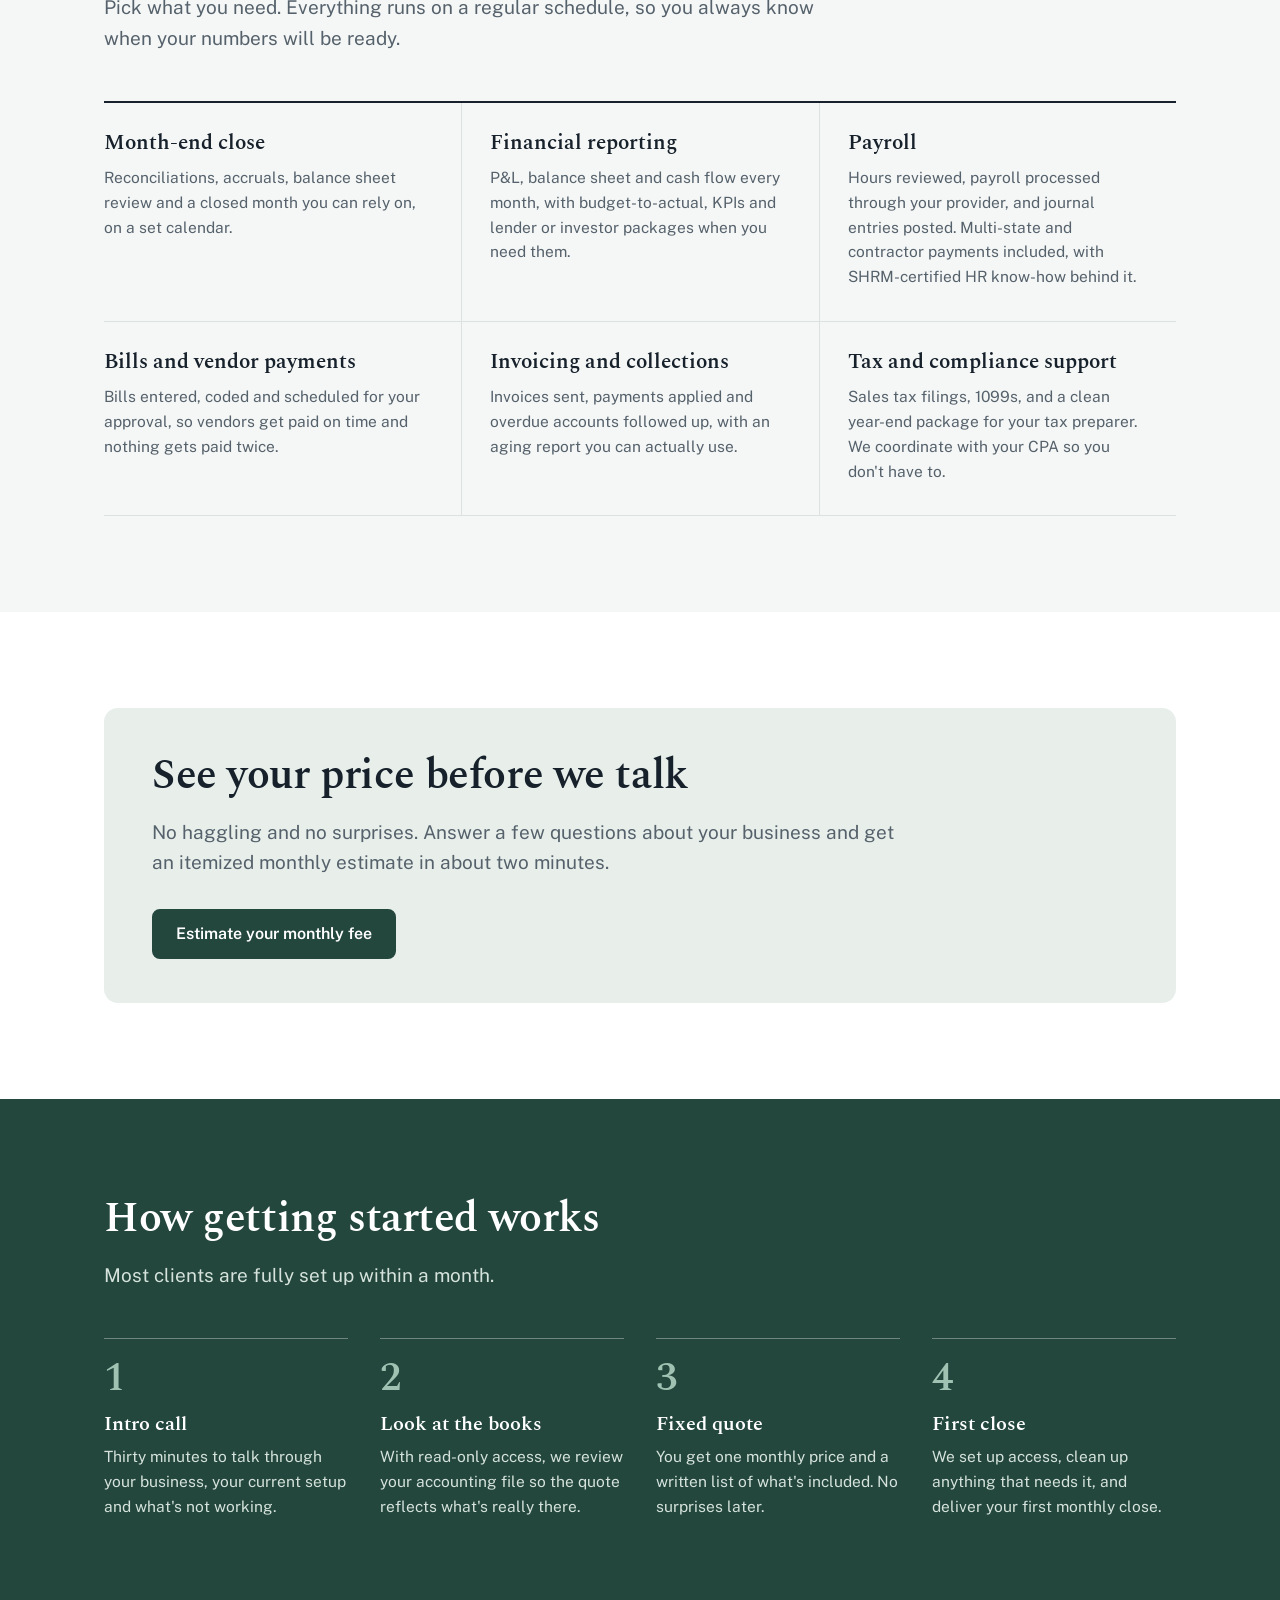
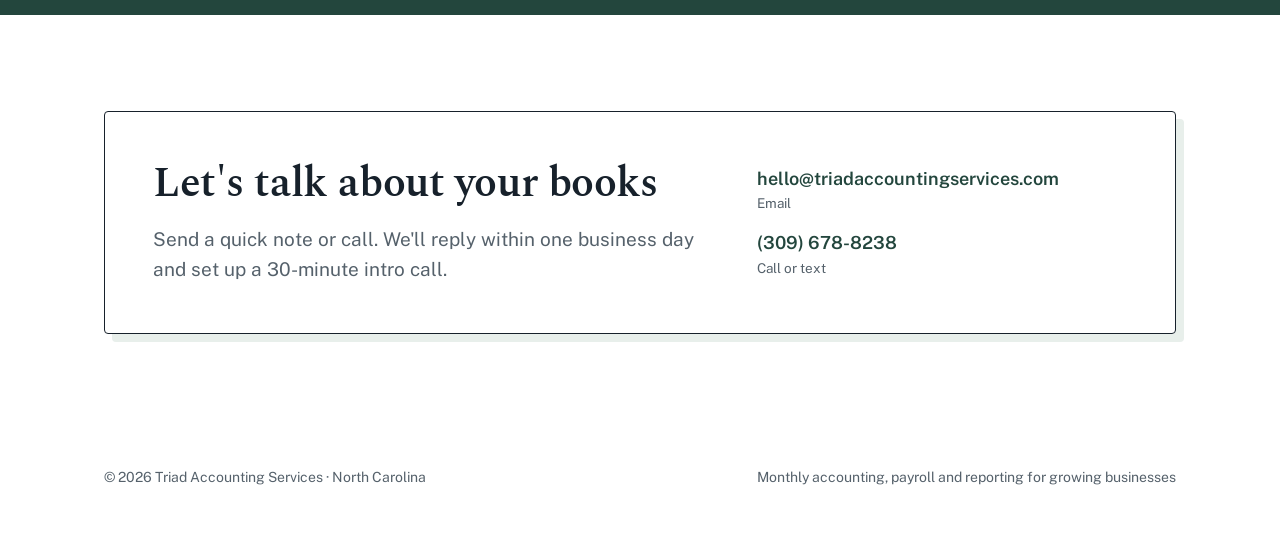
==== commit bfe930f2: "Remove About, FAQ and Industries sections; soften controller wording Co-Authored-By: Claude Opus 5.5" ====
--- a/index.html
+++ b/index.html
@@ -4,7 +4,7 @@
 <meta charset="utf-8">
 <meta name="viewport" content="width=device-width, initial-scale=1">
 <title>Triad Accounting Services | Your outsourced accounting department</title>
-<meta name="description" content="Controller-led monthly accounting for growing businesses in the North Carolina Triad and beyond: month-end close, payroll, bills, invoicing and reporting for a fixed monthly fee.">
+<meta name="description" content="Monthly accounting for growing businesses in the North Carolina Triad and beyond: month-end close, payroll, bills, invoicing and reporting for a fixed monthly fee.">
 <link rel="icon" href="data:image/svg+xml,%3Csvg xmlns='http://www.w3.org/2000/svg' viewBox='0 0 32 32'%3E%3Cpath d='M16 5 L27 25 L5 25 Z' fill='none' stroke='%2323463D' stroke-width='2.5' stroke-linejoin='round'/%3E%3Ccircle cx='16' cy='5' r='3.5' fill='%2323463D'/%3E%3Ccircle cx='27' cy='25' r='3.5' fill='%2323463D'/%3E%3Ccircle cx='5' cy='25' r='3.5' fill='%2323463D'/%3E%3C/svg%3E">
 <link rel="preconnect" href="https://fonts.googleapis.com">
 <link rel="preconnect" href="https://fonts.gstatic.com" crossorigin>
@@ -21,10 +21,8 @@
     </a>
     <nav class="nav-links" aria-label="Main">
       <a href="index.html#services">Services</a>
-      <a href="index.html#industries">Industries</a>
       <a href="pricing.html">Pricing</a>
-      <a href="index.html#about">About</a>
-      <a href="index.html#faq">FAQ</a>
+      <a href="index.html#contact">Contact</a>
       <a class="btn btn-primary" href="pricing.html">Estimate your fee</a>
     </nav>
   </div>
@@ -36,7 +34,7 @@
   <div class="wrap hero-grid">
     <div>
       <h1>You run the business. We run the books.</h1>
-      <p class="lede">Month-end close, payroll, bills, invoicing and reporting, led by a controller with 20+ years of experience. For businesses that have outgrown a bookkeeper but don't need a full-time controller.</p>
+      <p class="lede">Month-end close, payroll, bills, invoicing and reporting, backed by decades of experience. For businesses that have outgrown a bookkeeper but don't need a full-time controller.</p>
       <div class="hero-ctas">
         <a class="btn btn-primary" href="pricing.html">Estimate your monthly fee</a>
         <a class="btn btn-ghost" href="#contact">Schedule a call</a>
@@ -69,7 +67,7 @@
       <div class="fit us">
         <h3>Triad Accounting Services</h3>
         <p class="sub">Runs the whole department</p>
-        <ul><li>Bookkeeping, payroll, bills and invoicing handled</li><li>Controller-level close and review every month</li><li>Clear reporting and someone to call with questions</li><li>One predictable monthly fee</li></ul>
+        <ul><li>Bookkeeping, payroll, bills and invoicing handled</li><li>A thorough close and review every month</li><li>Clear reporting and someone to call with questions</li><li>One predictable monthly fee</li></ul>
       </div>
       <div class="fit">
         <h3>Full-time controller</h3>
@@ -95,35 +93,14 @@
   </div>
 </section>
 
-<section id="industries">
-  <div class="wrap">
-    <h2>Industries we know</h2>
-    <p class="lede" style="margin-top:16px">Every industry keeps its books a little differently. We've run the accounting in all of these, so we know what to watch for.</p>
-    <div class="ind-grid">
-      <div class="ind"><h3>Franchising</h3><p>Multi-unit P&amp;Ls, royalty and ad fund tracking, labor models and location-by-location reporting.</p></div>
-      <div class="ind"><h3>Retail and e-commerce</h3><p>Point-of-sale and marketplace payouts reconciled, sales tax, inventory and margin by channel.</p></div>
-      <div class="ind"><h3>Distribution</h3><p>Inventory valuation, purchasing, freight and landed cost, and ERP systems that keep up.</p></div>
-      <div class="ind"><h3>Real estate</h3><p>Multi-entity rental portfolios, new construction and flips, loan tracking and profit by property.</p></div>
-      <div class="ind"><h3>Construction</h3><p>Job costing, work-in-progress, retainage and the cleanup that comes before an audit or loan.</p></div>
-      <div class="ind"><h3>Hospitality</h3><p>Operating property accounting, a fast monthly close and reporting that general managers can use.</p></div>
-      <div class="ind"><h3>Healthcare and medtech</h3><p>Medical device and software companies, audit readiness and investor-grade reporting.</p></div>
-      <div class="ind"><h3>Software and SaaS</h3><p>Subscription billing from Stripe and Shopify, burn rate and runway, and due diligence support.</p></div>
-      <div class="ind"><h3>Nonprofit and grant-funded</h3><p>Restricted funds, grant revenue recognition and funder reporting that holds up to review.</p></div>
-      <div class="ind"><h3>Education</h3><p>Regulated institutions with Title IV, VA and accreditation requirements.</p></div>
-      <div class="ind"><h3>Manufacturing</h3><p>Multi-entity and international operations, cost control and budgeting.</p></div>
-      <div class="ind"><h3>Professional services</h3><p>Time-and-materials billing, collections and profitability by client.</p></div>
-    </div>
-  </div>
-</section>
-
 <section class="price-teaser">
-  <div class="wrap teaser-box">
+  <div class="wrap"><div class="teaser-box">
     <div>
       <h2>See your price before we talk</h2>
       <p class="lede" style="margin-top:16px">No haggling and no surprises. Answer a few questions about your business and get an itemized monthly estimate in about two minutes.</p>
     </div>
     <a class="btn btn-primary" href="pricing.html">Estimate your monthly fee</a>
-  </div>
+  </div></div>
 </section>
 
 <section class="steps">
@@ -136,43 +113,6 @@
       <li><h3>Fixed quote</h3><p>You get one monthly price and a written list of what's included. No surprises later.</p></li>
       <li><h3>First close</h3><p>We set up access, clean up anything that needs it, and deliver your first monthly close.</p></li>
     </ol>
-  </div>
-</section>
-
-<section id="about">
-  <div class="wrap about-grid">
-    <div class="about-card">
-      <div class="initials" aria-hidden="true">JD</div>
-      <h3>Jeff Downing</h3>
-      <p class="role">Founder and managing controller</p>
-      <ul class="facts">
-        <li><b>Experience</b>20+ years running accounting departments</li>
-        <li><b>Software</b>QuickBooks Online ProAdvisor, plus NetSuite, Sage Intacct and Intuit Enterprise Suite</li>
-        <li><b>Education</b>B.S. Finance and B.S. Business Administration, Illinois State University</li>
-        <li><b>HR and payroll</b>SHRM Certified Professional (SHRM-CP)</li>
-        <li><b>Also</b>Notary Public, NC</li>
-      </ul>
-    </div>
-    <div class="about-body">
-      <h2 style="margin-bottom:24px">Controller-led, owner-minded</h2>
-      <p>Triad Accounting Services is led by Jeff Downing, who has spent two decades running accounting departments: multi-entity real estate, a medical device company through its acquisition, grant-funded research, a regulated college and a national distributor. Audits closed with zero findings. Reporting turnaround cut in half.</p>
-      <p>Jeff also owns and operates four franchise locations, so we know what it's like to sign the payroll checks. That shapes how we work: numbers that are on time, correct and useful for making decisions, explained in plain English.</p>
-      <p>Every client's monthly close is reviewed at the controller level, and you always have a direct line to the person responsible for your books.</p>
-    </div>
-  </div>
-</section>
-
-<section id="faq" class="faq">
-  <div class="wrap">
-    <h2>Common questions</h2>
-    <div class="faq-list">
-      <details><summary>What accounting software do you use?</summary><p>QuickBooks Online is our preference and what most clients use. We also work in Intuit Enterprise Suite, NetSuite and Sage Intacct. If you're on something else, ask; we've worked in most of the common platforms.</p></details>
-      <details><summary>Do you prepare tax returns?</summary><p>Our focus is the monthly accounting. We work alongside your tax preparer and hand them a clean, reconciled year-end package. If you don't have a CPA, we can recommend one.</p></details>
-      <details><summary>Do I need to be in the Triad?</summary><p>No. Most of the work is done remotely through your accounting software and a shared folder. If you're nearby and want to meet in person, we're happy to.</p></details>
-      <details><summary>Is there a long-term contract?</summary><p>No. Service is month to month with 30 days' notice to cancel. If your books need catch-up work first, that's quoted separately and up front.</p></details>
-      <details><summary>What if my volume changes?</summary><p>Pricing is reviewed with you every six months. If things grow or shrink significantly, we adjust the monthly fee together rather than surprising you with an invoice.</p></details>
-      <details><summary>Who has access to my accounts and money?</summary><p>You stay in control. We work with user access you grant and can revoke anytime, and payments go out only with your approval.</p></details>
-    </div>
   </div>
 </section>
 
--- a/styles.css
+++ b/styles.css
@@ -179,7 +179,6 @@
 @media (max-width:560px){.ind-grid{grid-template-columns:1fr}.ind:nth-child(n){padding-left:0;border-left:0}}
 
 /* Pricing teaser */
-.price-teaser{padding-top:0}
 .teaser-box{display:flex;align-items:center;justify-content:space-between;gap:32px;flex-wrap:wrap;background:var(--sage);border-radius:14px;padding:44px 48px}
 @media (max-width:560px){.teaser-box{padding:32px 24px}}
 
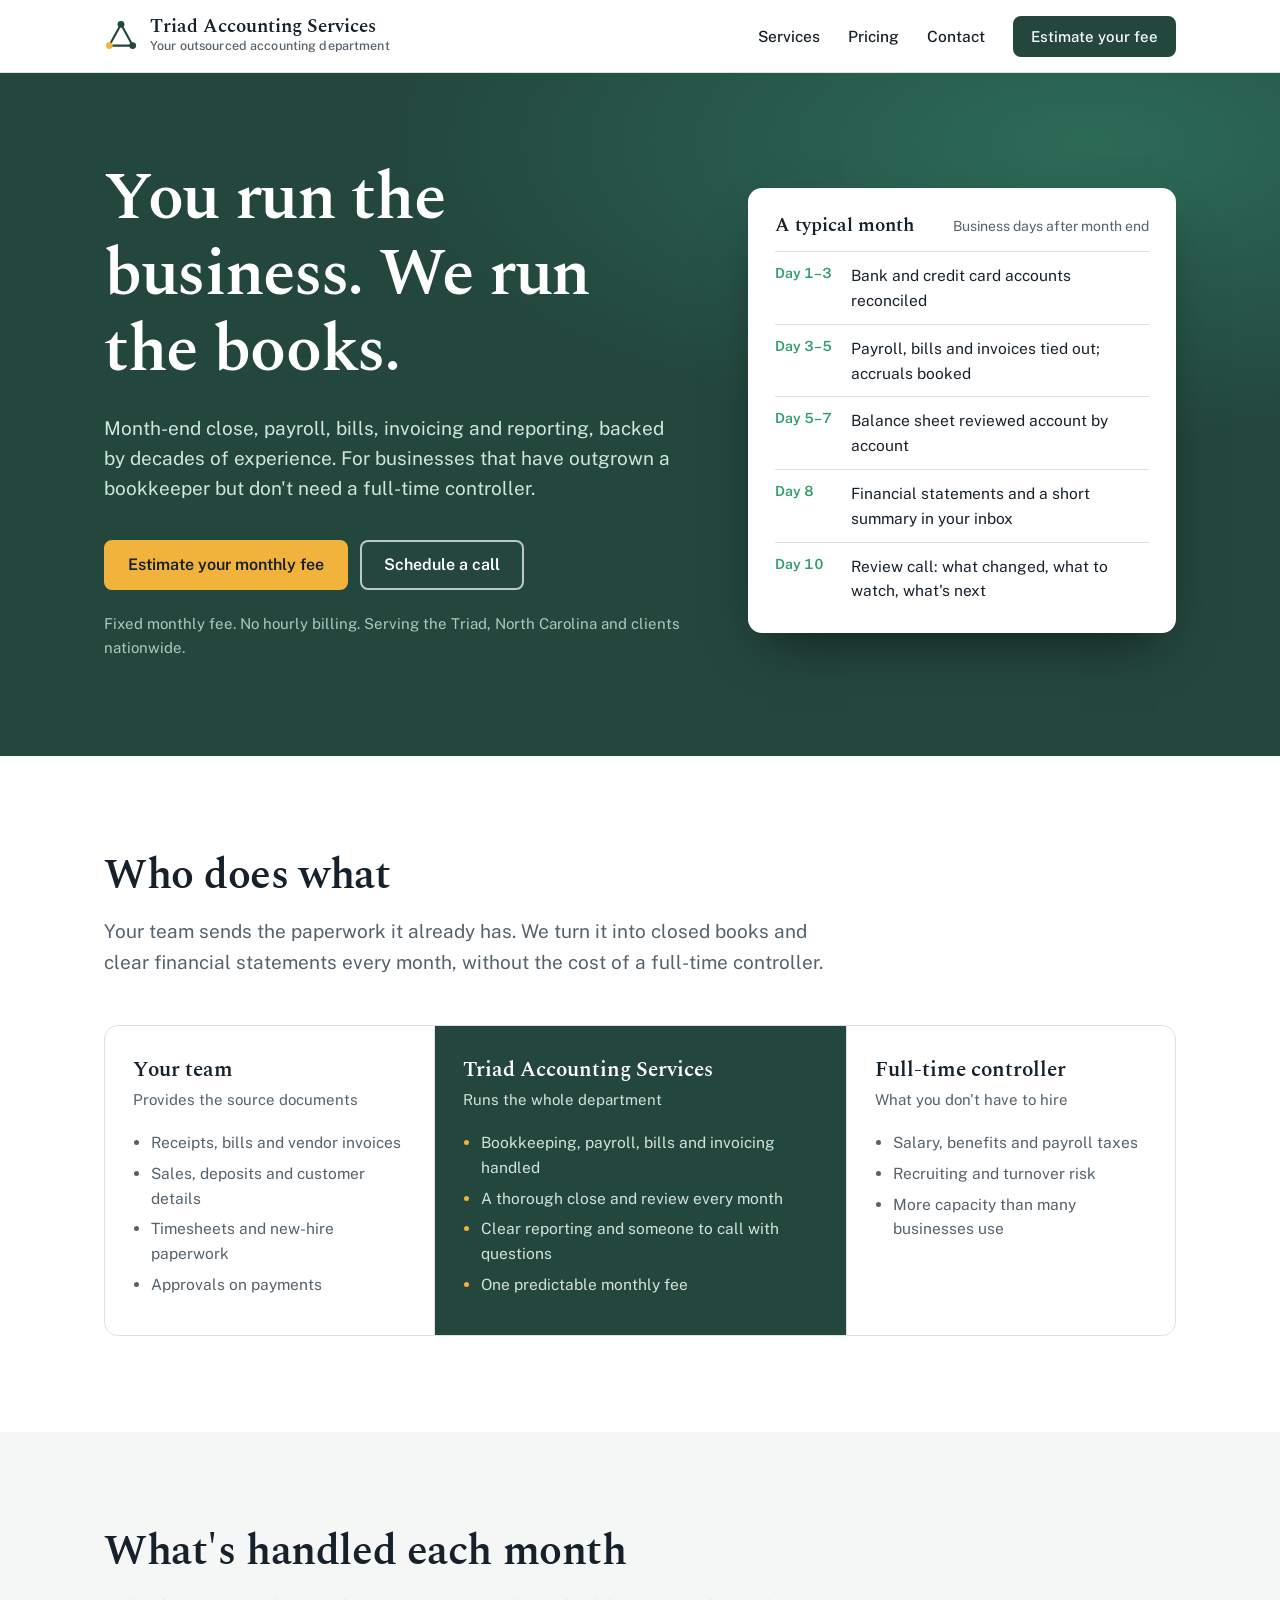
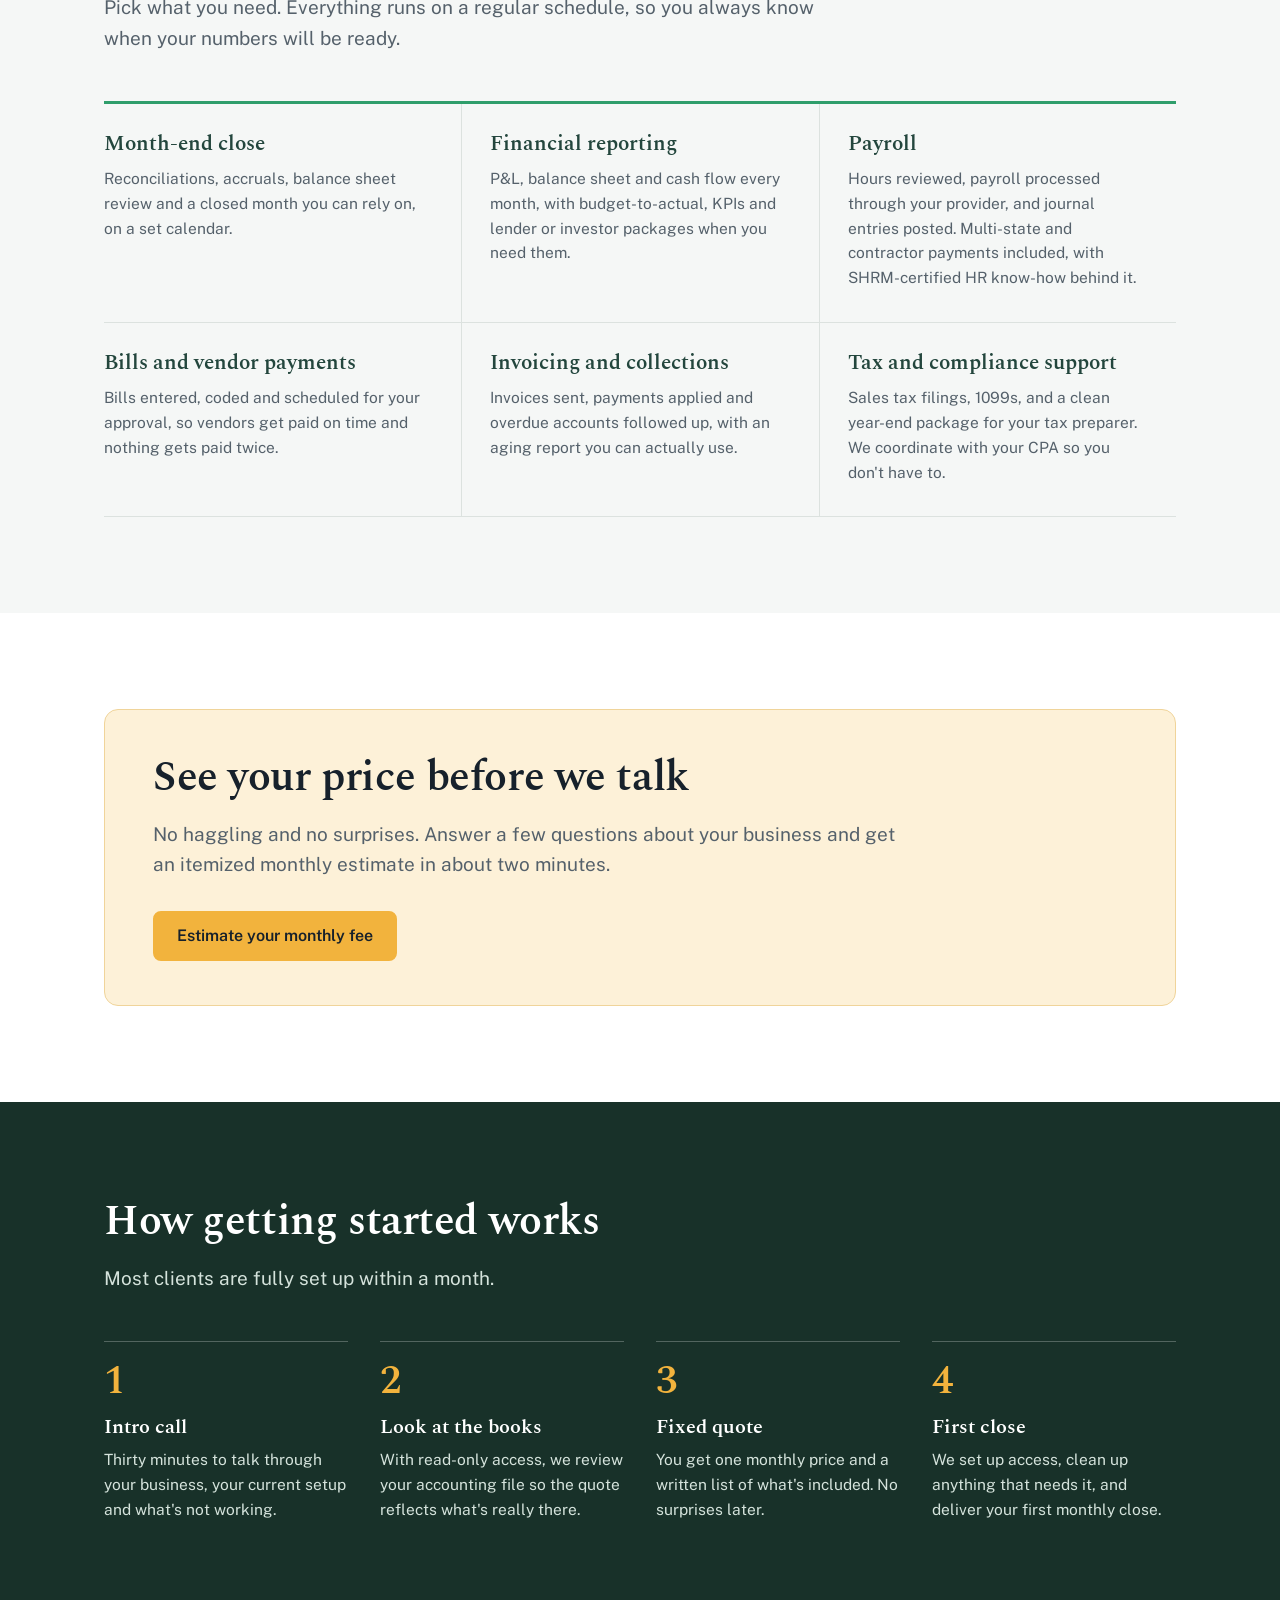
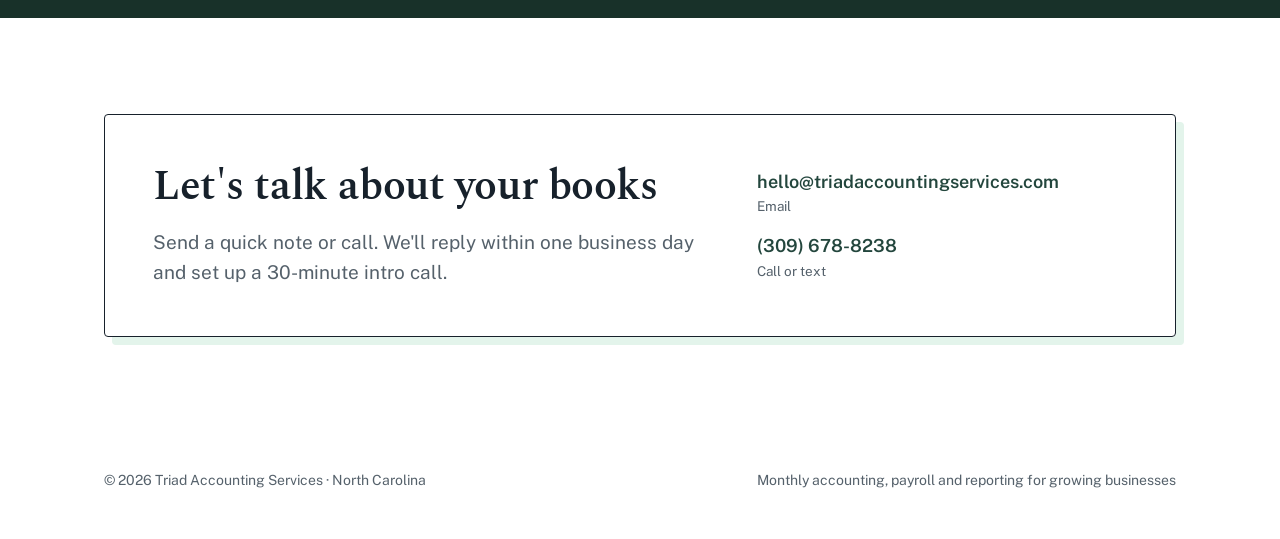
==== commit 2eaa7c14: "Add contrast: dark pine hero, bright green accent, amber calls to action Co-Authored-By: Claude Opus" ====
--- a/index.html
+++ b/index.html
@@ -36,8 +36,8 @@
       <h1>You run the business. We run the books.</h1>
       <p class="lede">Month-end close, payroll, bills, invoicing and reporting, backed by decades of experience. For businesses that have outgrown a bookkeeper but don't need a full-time controller.</p>
       <div class="hero-ctas">
-        <a class="btn btn-primary" href="pricing.html">Estimate your monthly fee</a>
-        <a class="btn btn-ghost" href="#contact">Schedule a call</a>
+        <a class="btn btn-amber" href="pricing.html">Estimate your monthly fee</a>
+        <a class="btn btn-light" href="#contact">Schedule a call</a>
       </div>
       <p class="hero-note">Fixed monthly fee. No hourly billing. Serving the Triad, North Carolina and clients nationwide.</p>
     </div>
@@ -99,7 +99,7 @@
       <h2>See your price before we talk</h2>
       <p class="lede" style="margin-top:16px">No haggling and no surprises. Answer a few questions about your business and get an itemized monthly estimate in about two minutes.</p>
     </div>
-    <a class="btn btn-primary" href="pricing.html">Estimate your monthly fee</a>
+    <a class="btn btn-amber" href="pricing.html">Estimate your monthly fee</a>
   </div></div>
 </section>
 
--- a/styles.css
+++ b/styles.css
@@ -1,6 +1,7 @@
 :root{
   --ink:#17212B; --pine:#23463D; --pine-deep:#183129; --sage:#E8EFEB; --sage-line:#C9D8D0;
   --paper:#FFFFFF; --mist:#F5F7F6; --muted:#55616B; --rule:#DCE2DF; --gold:#B8862B;
+  --leaf:#2F9E6B; --leaf-tint:#E3F4EB; --amber:#F2B33D; --amber-deep:#D9961F; --amber-tint:#FDF1D8;
   --serif:"Spectral", Georgia, serif; --sans:"Public Sans", system-ui, -apple-system, Segoe UI, sans-serif;
   --wrap:1120px;
 }
@@ -185,3 +186,37 @@
 /* Pricing page */
 .pricing-page{padding-top:64px}
 .page-title{font-size:clamp(36px,4.6vw,54px);letter-spacing:-.02em}
+
+/* ===== Contrast pass: dark hero, bright green accent, amber calls to action ===== */
+.btn-amber{background:var(--amber);border-color:var(--amber);color:var(--ink)}
+.btn-amber:hover{background:var(--amber-deep);border-color:var(--amber-deep)}
+.btn-light{background:transparent;border-color:rgba(255,255,255,.7);color:#fff}
+.btn-light:hover{background:rgba(255,255,255,.12)}
+
+.hero{background:radial-gradient(1200px 500px at 85% 10%,#2C6B57 0%,transparent 60%),var(--pine);color:#fff}
+.hero h1{color:#fff}
+.hero .lede{color:#D3E6DC}
+.hero-note{color:#A9CBBB}
+.month{color:var(--ink);box-shadow:0 24px 50px -20px rgba(0,0,0,.55);border-color:transparent}
+.month li b{color:var(--leaf)}
+
+.fit.us{background:var(--pine)}
+.fit.us ul li::marker{color:var(--amber)}
+
+.svc-grid{border-top:3px solid var(--leaf)}
+.svc h3{color:var(--pine)}
+
+.teaser-box{background:var(--amber-tint);border:1.5px solid #F0D49A}
+
+.steps{background:var(--pine-deep)}
+.step-list li::before{color:var(--amber)}
+.step-list li{border-top-color:rgba(255,255,255,.25)}
+
+.seg input:checked + label{background:var(--leaf);border-color:var(--leaf);color:#fff}
+.statement{box-shadow:6px 6px 0 var(--leaf-tint)}
+.contact-box{box-shadow:8px 8px 0 var(--leaf-tint)}
+.contact-links a{color:var(--pine)}
+.brand svg circle:last-of-type{fill:var(--amber)}
+.pricing-page{background:linear-gradient(180deg,var(--leaf-tint),#fff 420px)}
+.statement{border-color:var(--pine)}
+.total output{color:var(--pine)}
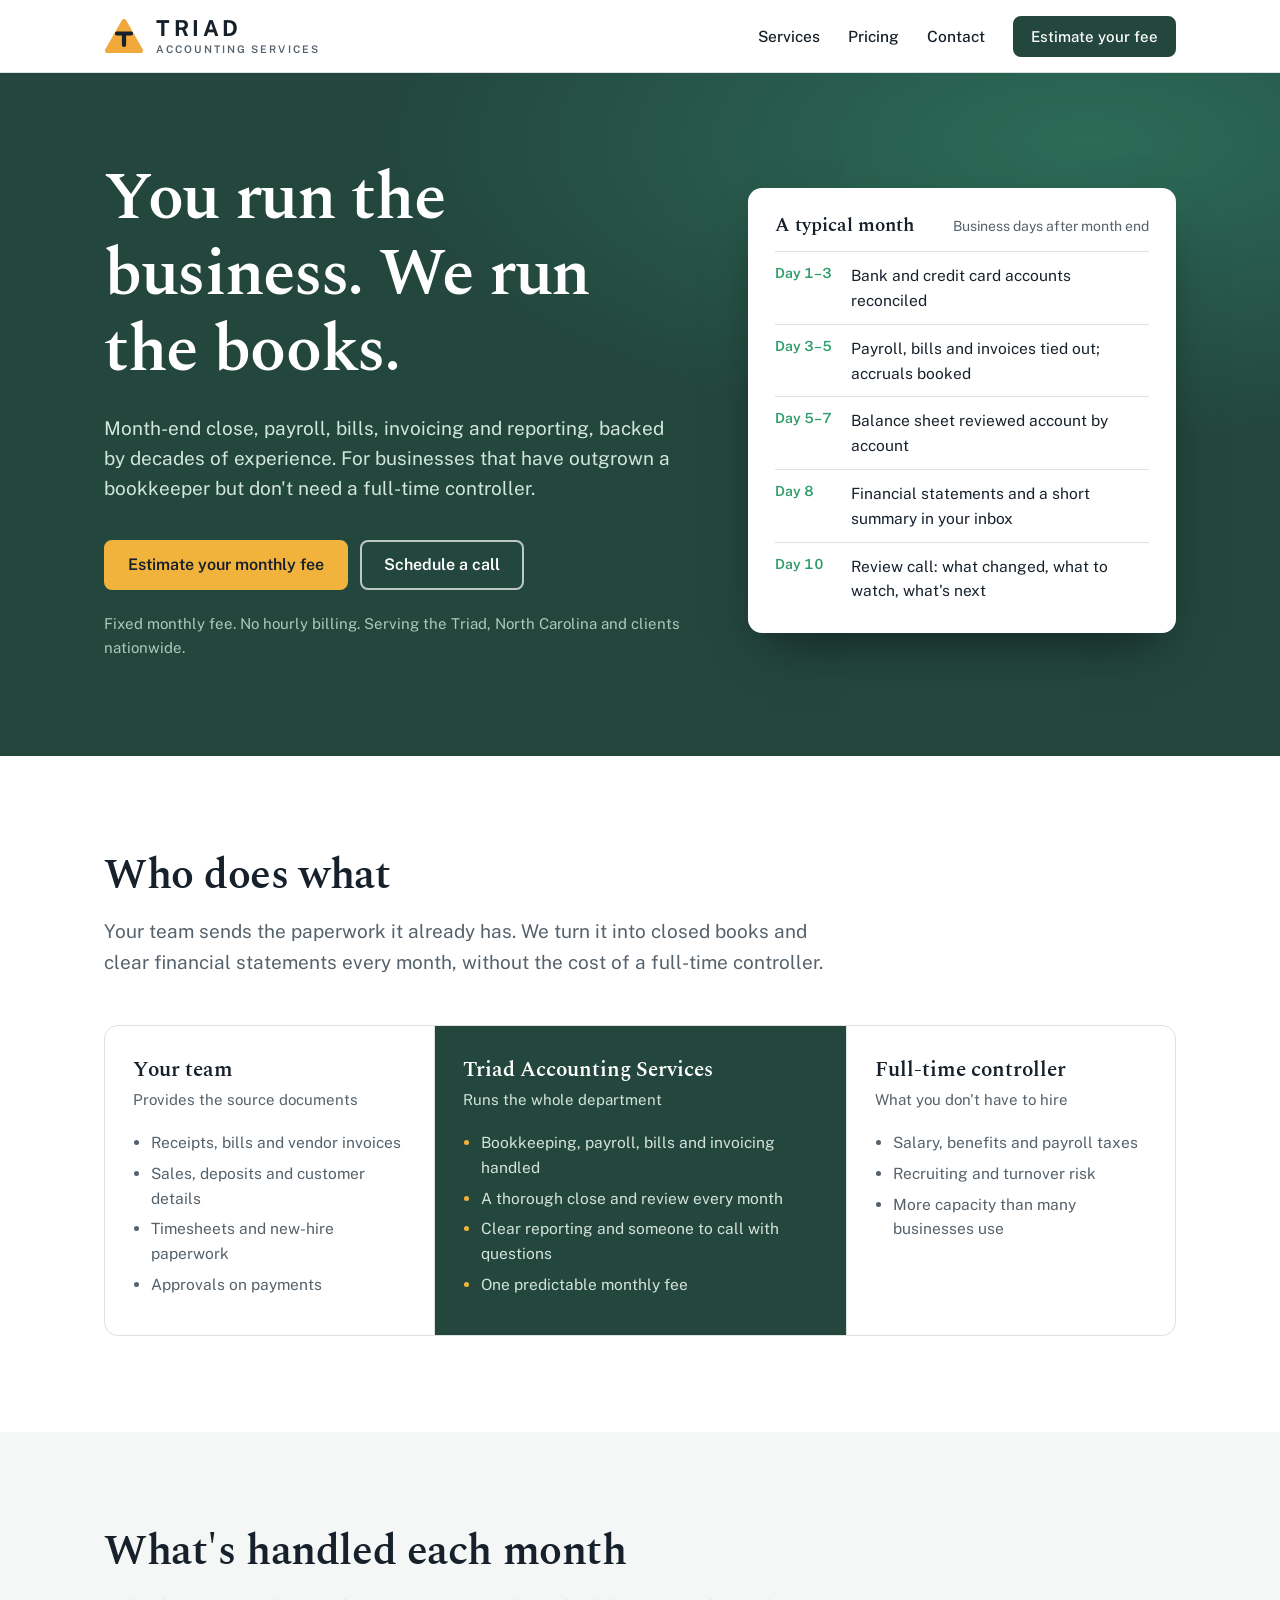
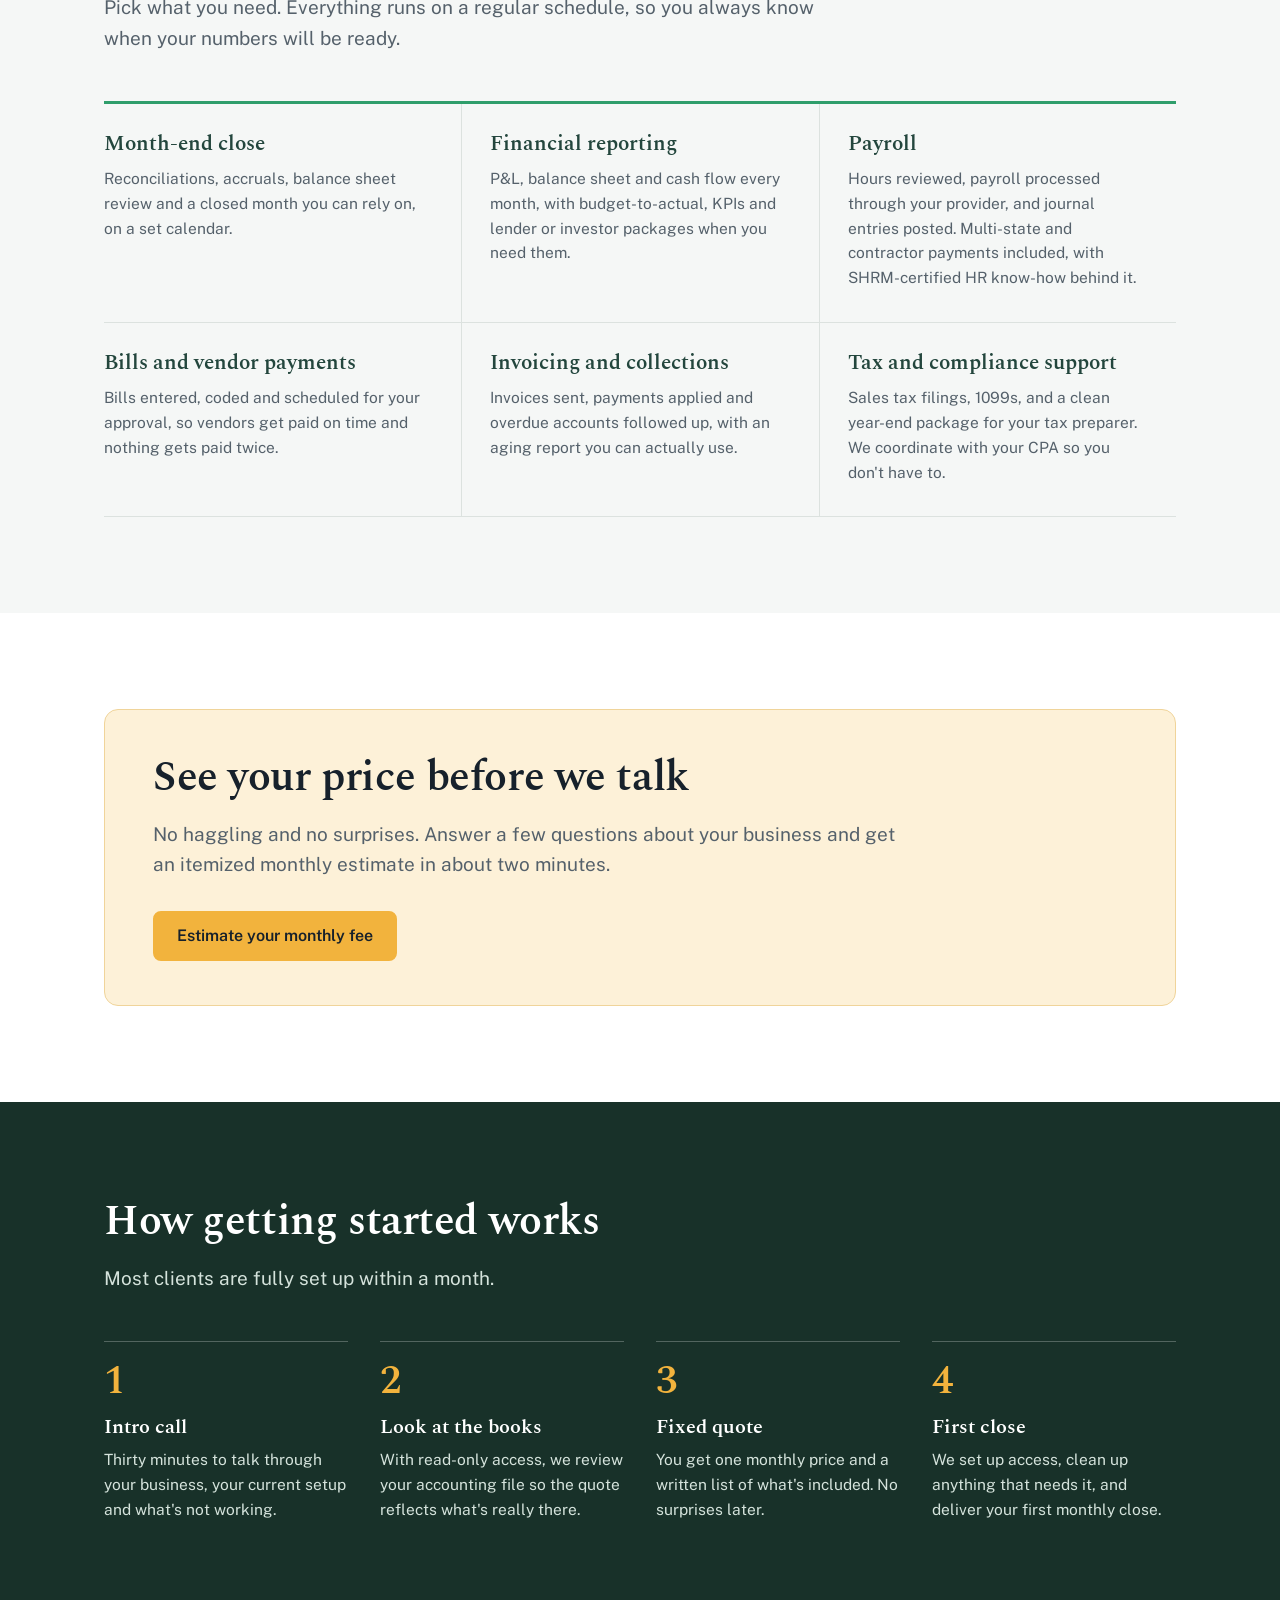
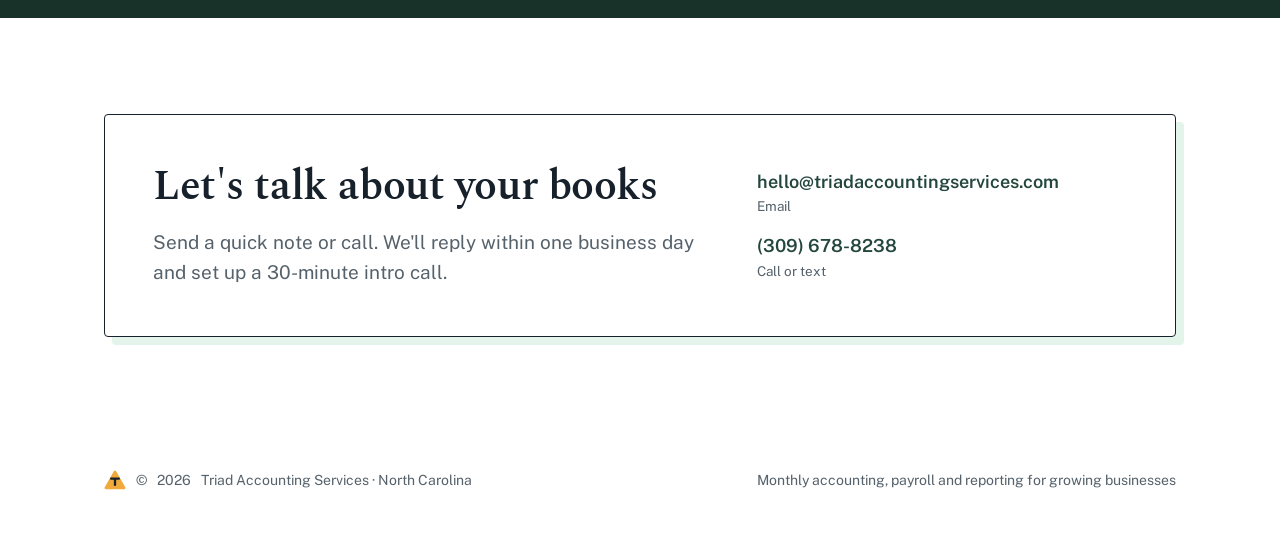
==== commit 74c2ce00: "Add Triad logo: header lockup, footer mark, favicon Redraw the triangle-T logo as SVG (mark, full lo" ====
--- a/index.html
+++ b/index.html
@@ -5,7 +5,7 @@
 <meta name="viewport" content="width=device-width, initial-scale=1">
 <title>Triad Accounting Services | Your outsourced accounting department</title>
 <meta name="description" content="Monthly accounting for growing businesses in the North Carolina Triad and beyond: month-end close, payroll, bills, invoicing and reporting for a fixed monthly fee.">
-<link rel="icon" href="data:image/svg+xml,%3Csvg xmlns='http://www.w3.org/2000/svg' viewBox='0 0 32 32'%3E%3Cpath d='M16 5 L27 25 L5 25 Z' fill='none' stroke='%2323463D' stroke-width='2.5' stroke-linejoin='round'/%3E%3Ccircle cx='16' cy='5' r='3.5' fill='%2323463D'/%3E%3Ccircle cx='27' cy='25' r='3.5' fill='%2323463D'/%3E%3Ccircle cx='5' cy='25' r='3.5' fill='%2323463D'/%3E%3C/svg%3E">
+<link rel="icon" href="favicon.svg" type="image/svg+xml">
 <link rel="preconnect" href="https://fonts.googleapis.com">
 <link rel="preconnect" href="https://fonts.gstatic.com" crossorigin>
 <link href="https://fonts.googleapis.com/css2?family=Public+Sans:wght@400;500;600;700&family=Spectral:wght@500;600;700&display=swap" rel="stylesheet">
@@ -16,8 +16,8 @@
 <header>
   <div class="wrap nav">
     <a class="brand" href="index.html" aria-label="Triad Accounting Services home">
-      <svg width="34" height="34" viewBox="0 0 32 32" aria-hidden="true"><path d="M16 5 L27 25 L5 25 Z" fill="none" stroke="#23463D" stroke-width="2" stroke-linejoin="round"/><circle cx="16" cy="5" r="3.2" fill="#23463D"/><circle cx="27" cy="25" r="3.2" fill="#23463D"/><circle cx="5" cy="25" r="3.2" fill="#B8862B"/></svg>
-      <span class="brand-name">Triad Accounting Services<small>Your outsourced accounting department</small></span>
+      <img class="brand-mark" src="img/logo-mark.svg" width="40" height="36" alt="">
+      <span class="brand-name">Triad<small>Accounting Services</small></span>
     </a>
     <nav class="nav-links" aria-label="Main">
       <a href="index.html#services">Services</a>
@@ -135,7 +135,7 @@
 
 <footer>
   <div class="wrap">
-    <span>© <span id="yr">2026</span> Triad Accounting Services · North Carolina</span>
+    <span class="foot-brand"><img src="img/logo-mark.svg" width="22" height="20" alt="">© <span id="yr">2026</span> Triad Accounting Services · North Carolina</span>
     <span>Monthly accounting, payroll and reporting for growing businesses</span>
   </div>
 </footer>
--- a/styles.css
+++ b/styles.css
@@ -216,7 +216,13 @@
 .statement{box-shadow:6px 6px 0 var(--leaf-tint)}
 .contact-box{box-shadow:8px 8px 0 var(--leaf-tint)}
 .contact-links a{color:var(--pine)}
-.brand svg circle:last-of-type{fill:var(--amber)}
 .pricing-page{background:linear-gradient(180deg,var(--leaf-tint),#fff 420px)}
 .statement{border-color:var(--pine)}
 .total output{color:var(--pine)}
+
+/* ===== Logo ===== */
+.brand-mark{flex:none;display:block}
+.brand-name{font:700 22px/1 var(--sans);letter-spacing:.16em;text-transform:uppercase;color:var(--ink)}
+.brand-name small{margin-top:5px;font:600 10.5px/1 var(--sans);letter-spacing:.2em;color:var(--muted)}
+.foot-brand{display:inline-flex;align-items:center;gap:10px}
+@media (max-width:560px){.brand-name{font-size:19px}.brand-name small{display:block;font-size:8.5px;letter-spacing:.14em;white-space:nowrap}}
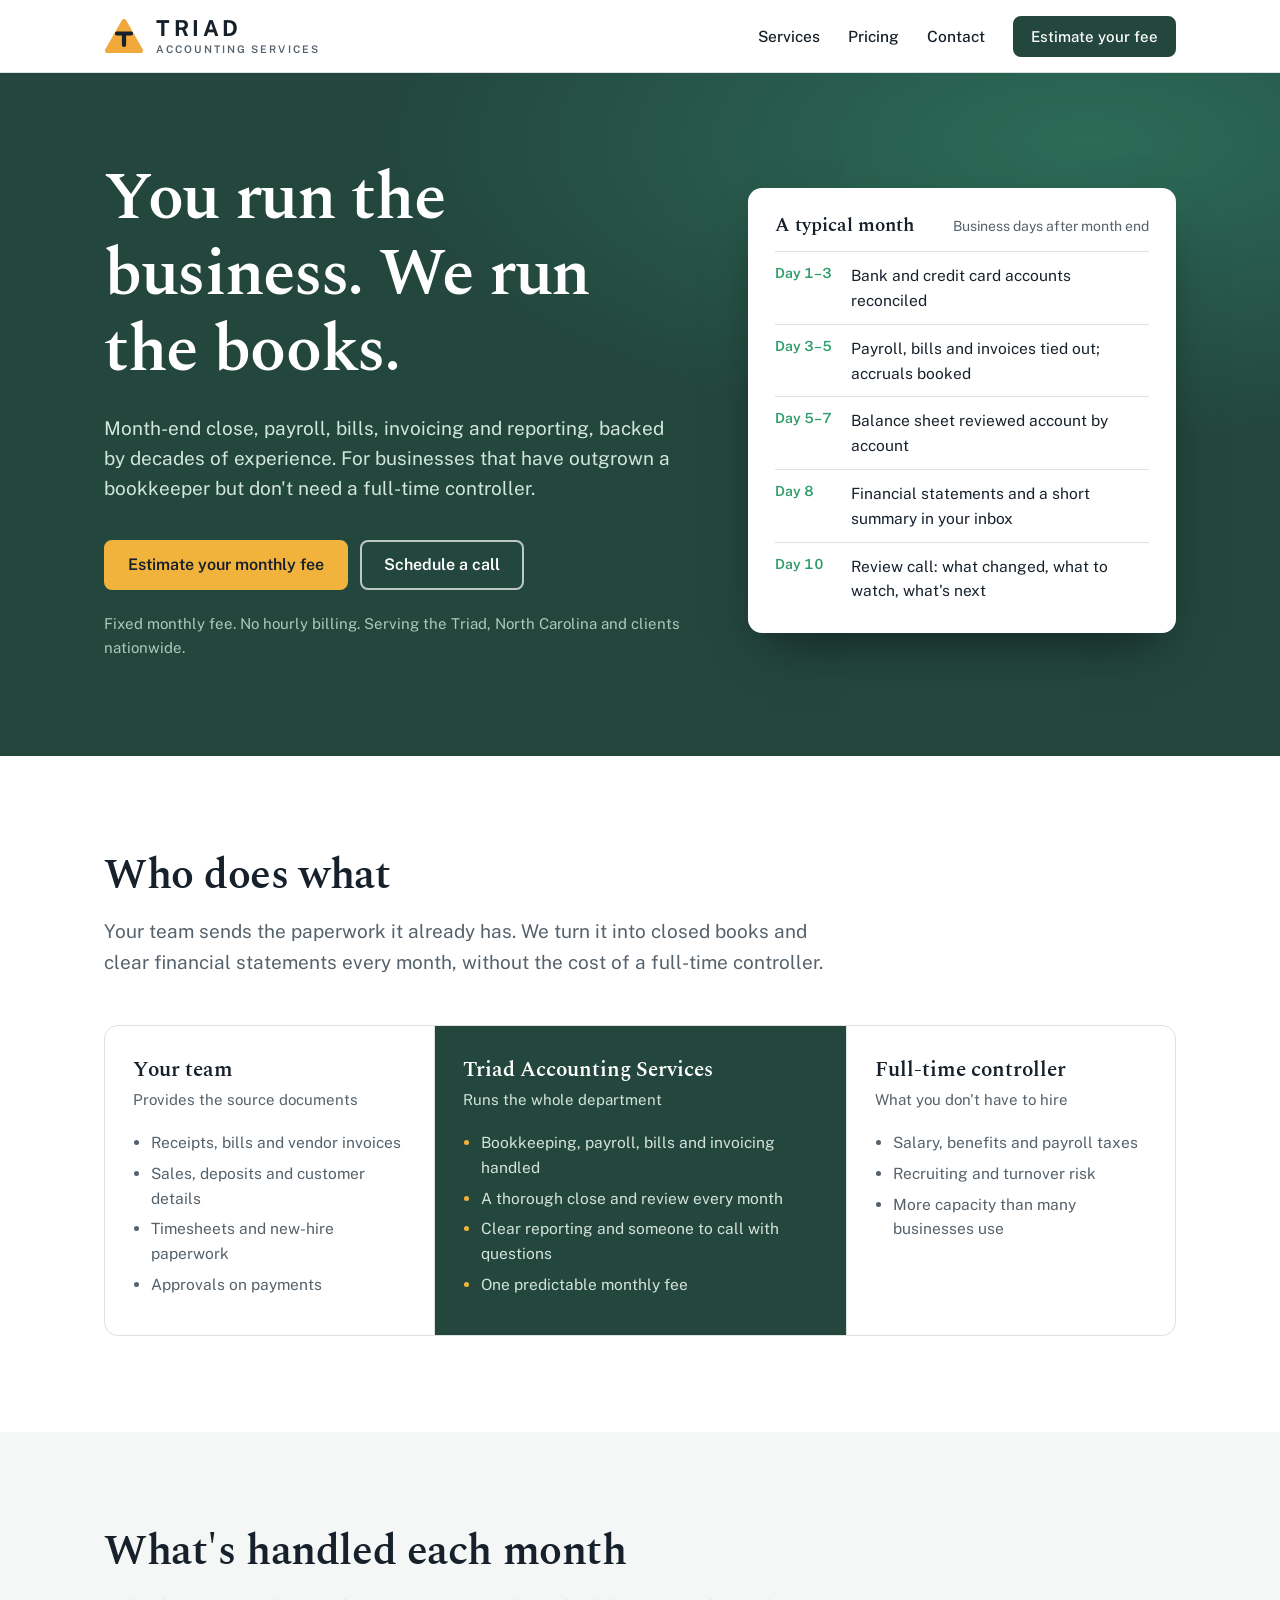
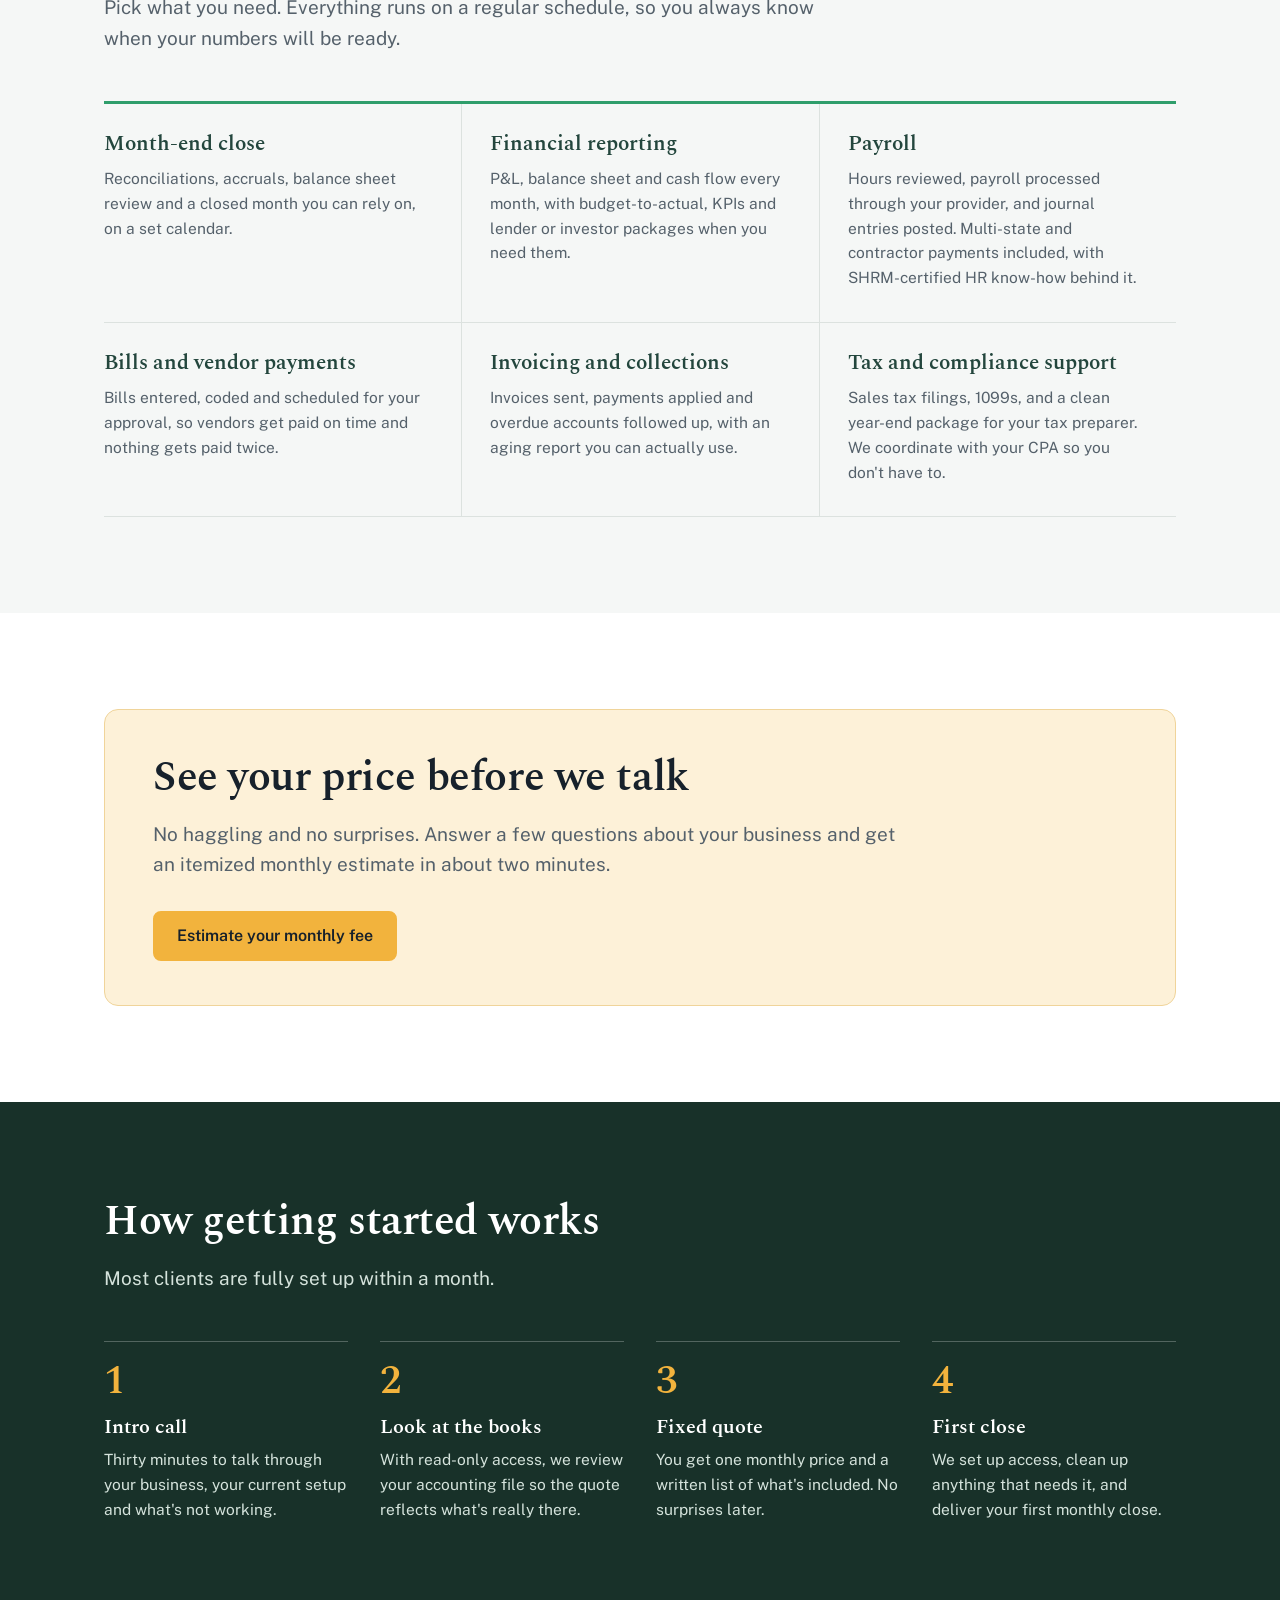
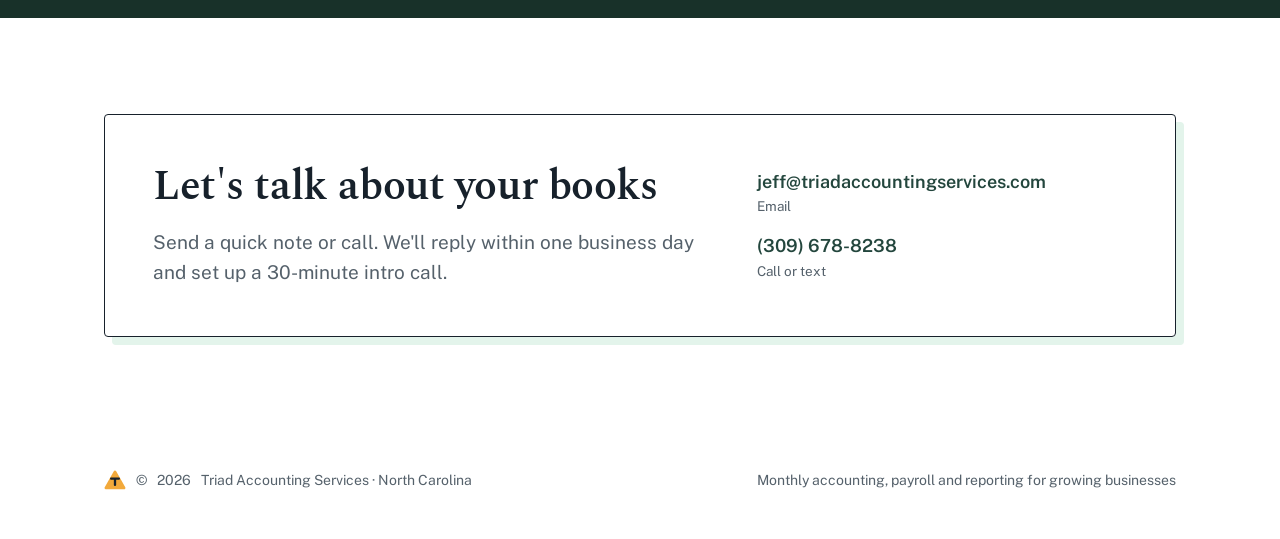
==== commit 94380816: "Use jeff@ as the contact email Co-Authored-By: Claude Opus 5.5 <noreply@anthropic.com>" ====
--- a/index.html
+++ b/index.html
@@ -124,7 +124,7 @@
         <p class="lede" style="margin-top:16px">Send a quick note or call. We'll reply within one business day and set up a 30-minute intro call.</p>
       </div>
       <div class="contact-links">
-        <a href="mailto:hello@triadaccountingservices.com">hello@triadaccountingservices.com<span>Email</span></a>
+        <a href="mailto:jeff@triadaccountingservices.com">jeff@triadaccountingservices.com<span>Email</span></a>
         <a href="tel:+13096788238">(309) 678-8238<span>Call or text</span></a>
       </div>
     </div>
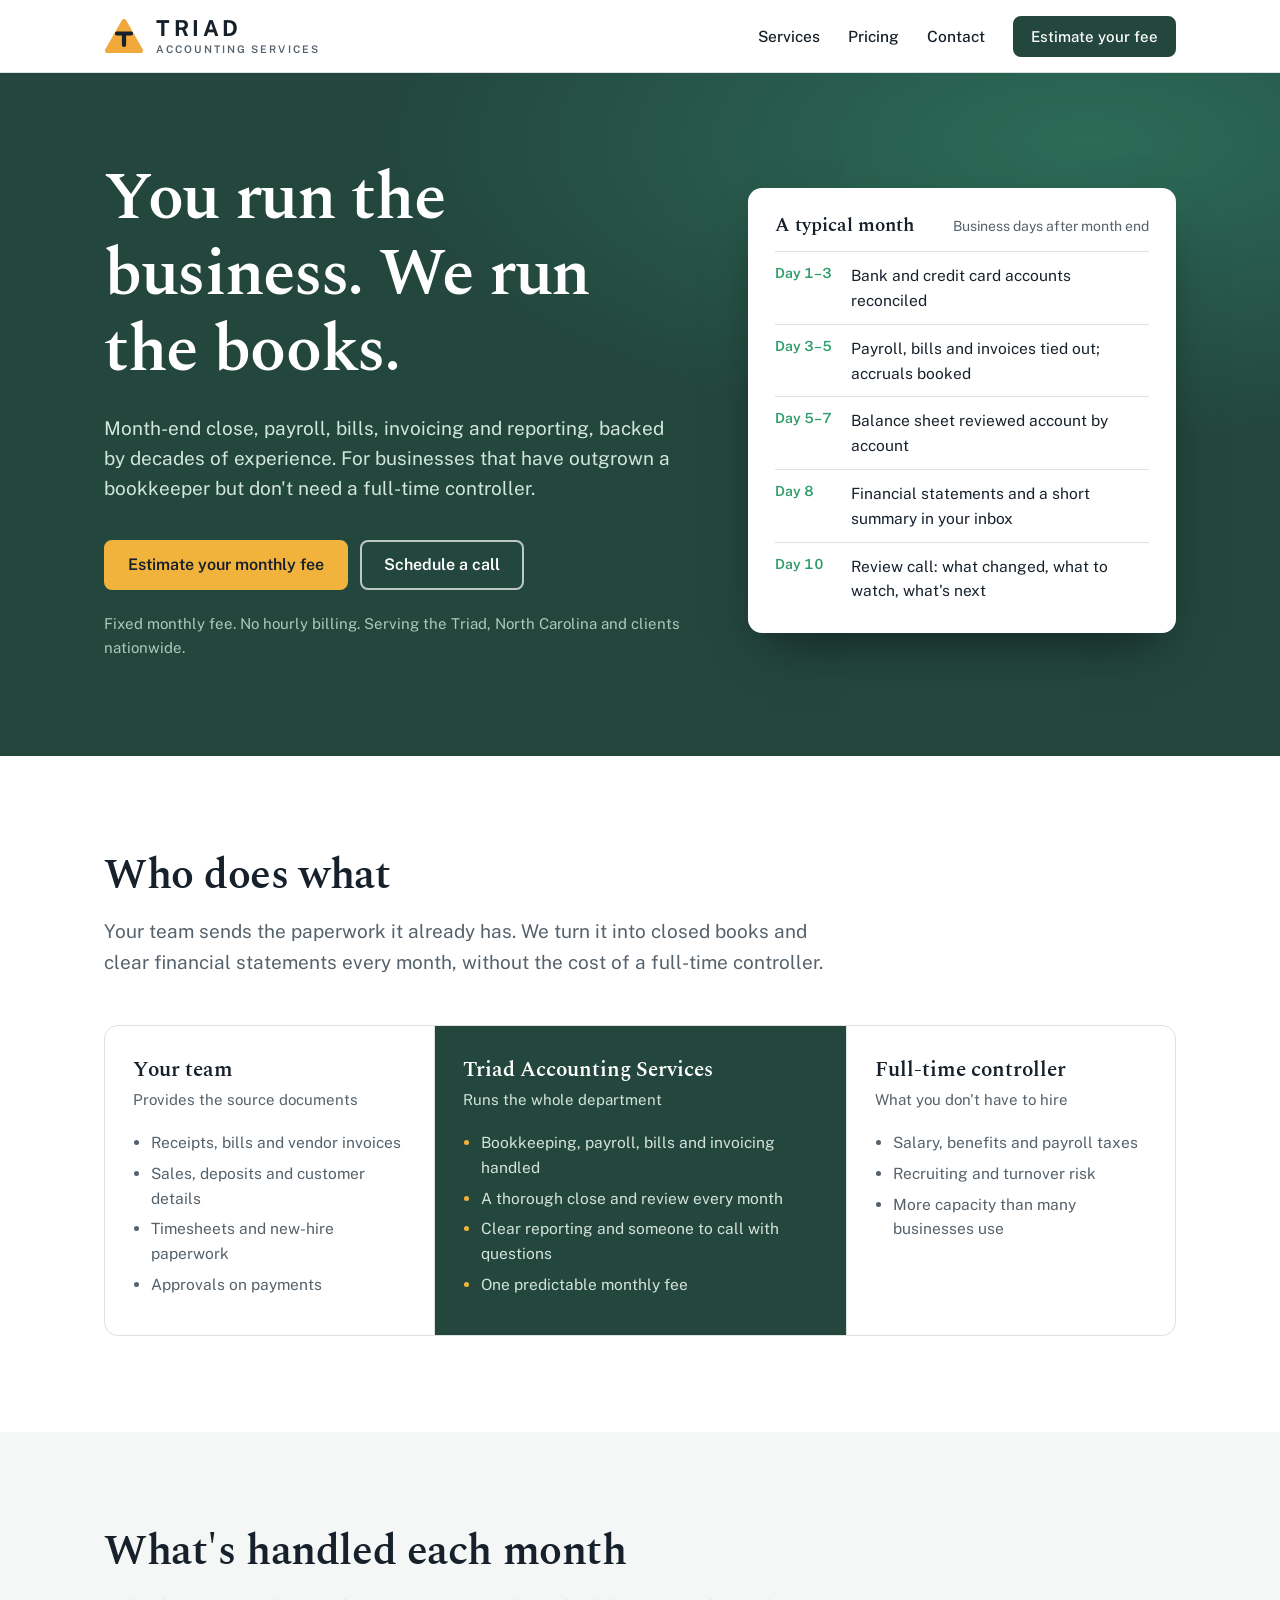
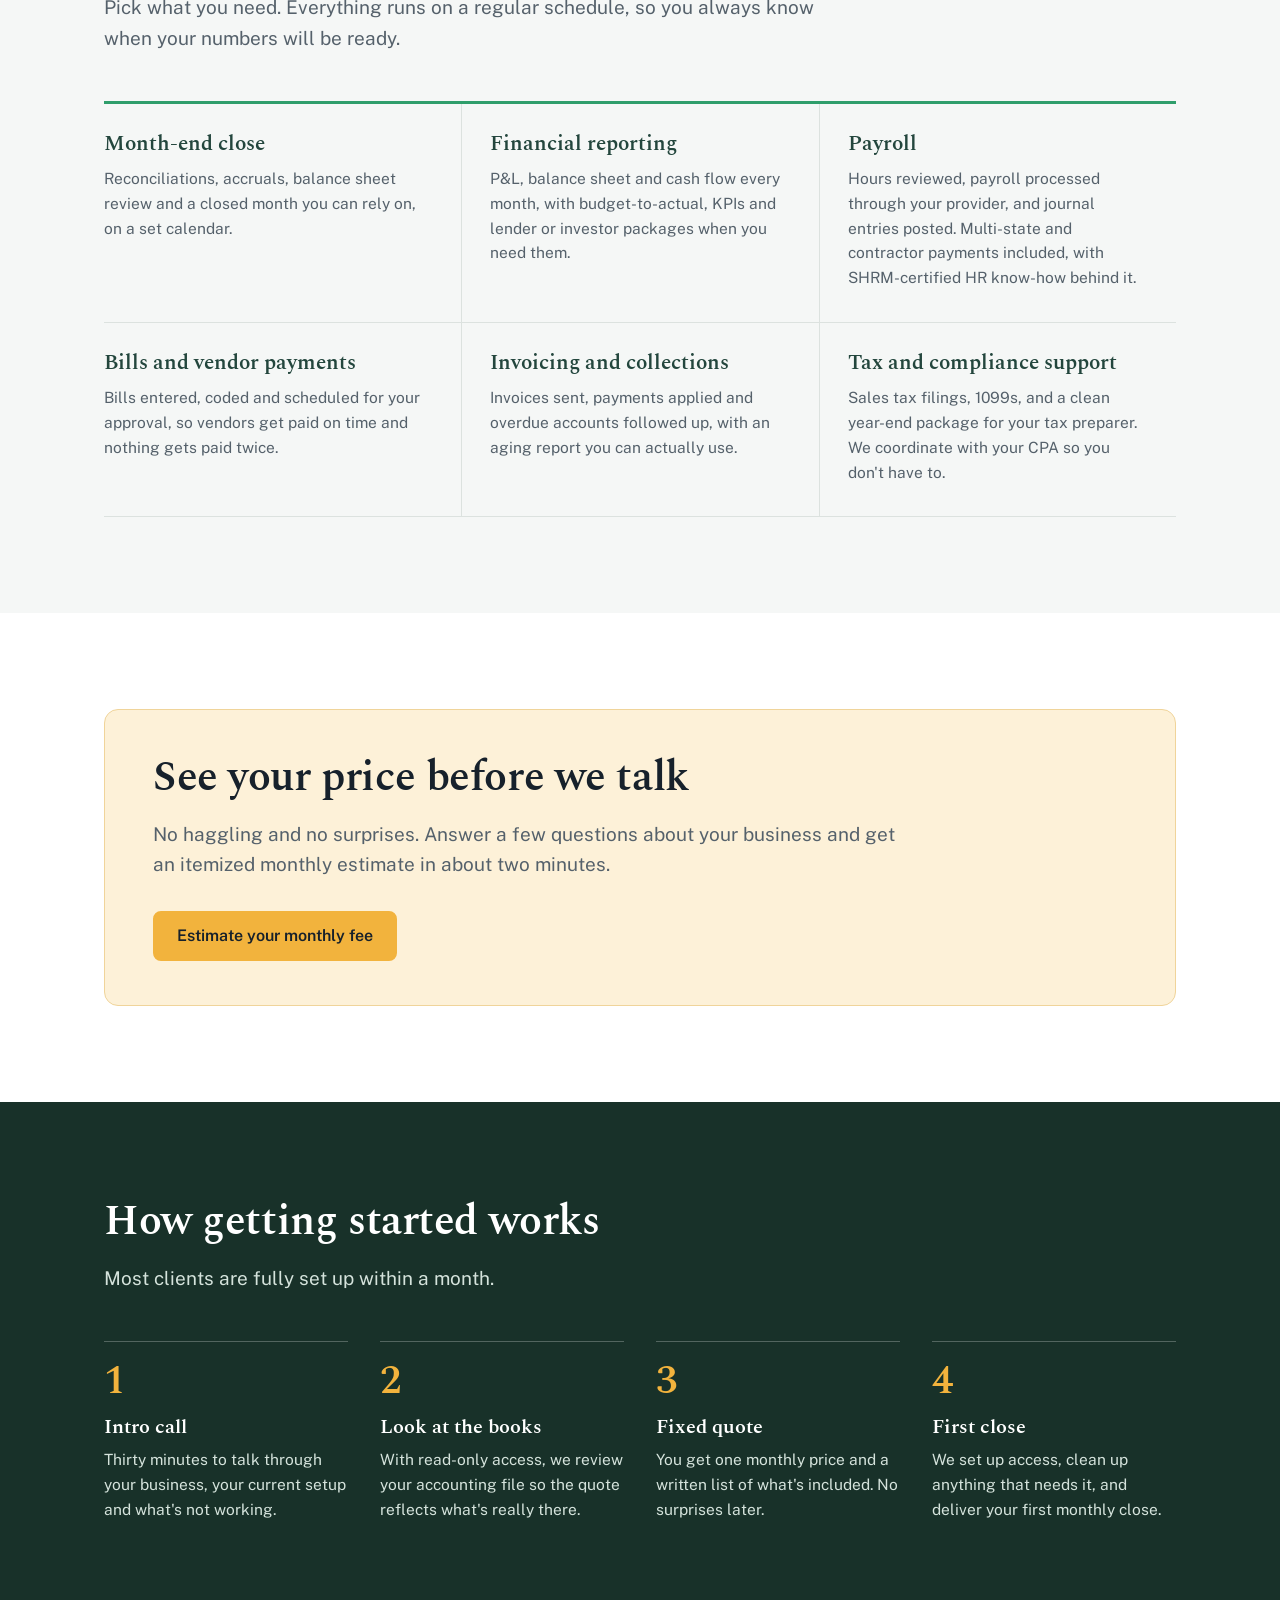
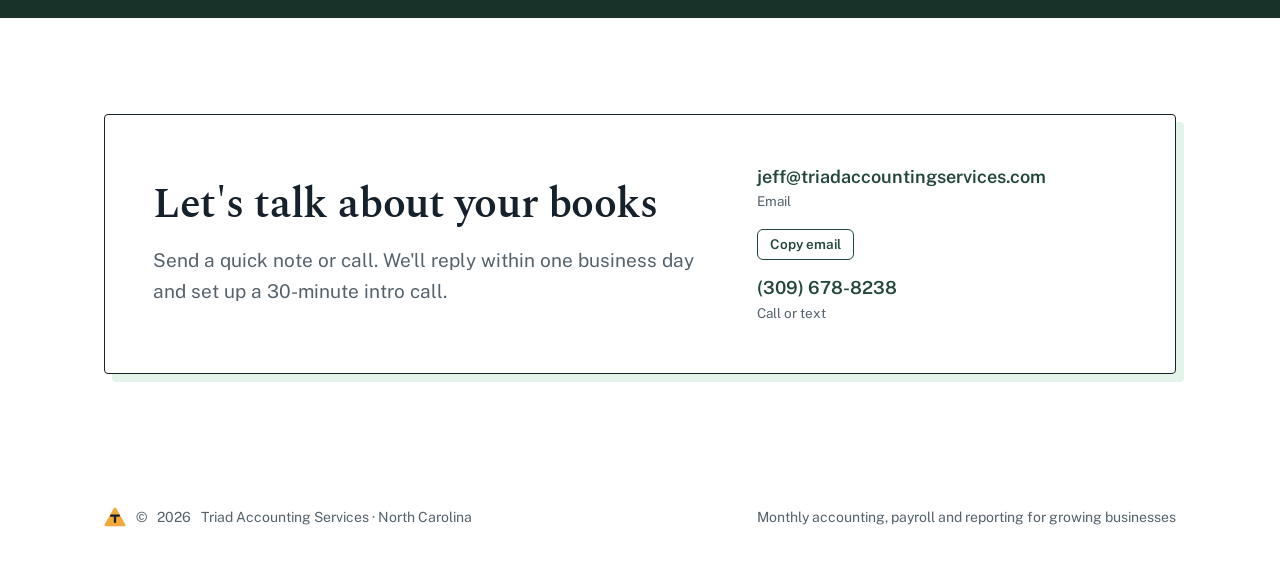
==== commit 53de99d7: "Add Copy email button next to the contact email Co-Authored-By: Claude Opus 5.5 <noreply@anthropic.c" ====
--- a/index.html
+++ b/index.html
@@ -124,7 +124,10 @@
         <p class="lede" style="margin-top:16px">Send a quick note or call. We'll reply within one business day and set up a 30-minute intro call.</p>
       </div>
       <div class="contact-links">
-        <a href="mailto:jeff@triadaccountingservices.com">jeff@triadaccountingservices.com<span>Email</span></a>
+        <div class="email-row">
+          <a href="mailto:jeff@triadaccountingservices.com">jeff@triadaccountingservices.com<span>Email</span></a>
+          <button type="button" class="copy-email" aria-live="polite" data-email="jeff@triadaccountingservices.com">Copy email</button>
+        </div>
         <a href="tel:+13096788238">(309) 678-8238<span>Call or text</span></a>
       </div>
     </div>
@@ -141,5 +144,6 @@
 </footer>
 
 <script>document.getElementById("yr").textContent=new Date().getFullYear();</script>
+<script src="copy-email.js"></script>
 </body>
 </html>
--- a/styles.css
+++ b/styles.css
@@ -226,3 +226,9 @@
 .brand-name small{margin-top:5px;font:600 10.5px/1 var(--sans);letter-spacing:.2em;color:var(--muted)}
 .foot-brand{display:inline-flex;align-items:center;gap:10px}
 @media (max-width:560px){.brand-name{font-size:19px}.brand-name small{display:block;font-size:8.5px;letter-spacing:.14em;white-space:nowrap}}
+
+/* Copy email button */
+.email-row{display:flex;align-items:flex-start;gap:14px;flex-wrap:wrap}
+.copy-email{font:600 13.5px/1 var(--sans);color:var(--pine);background:#fff;border:1.5px solid var(--pine);border-radius:6px;padding:8px 12px;cursor:pointer;margin-top:2px;transition:background .15s,color .15s}
+.copy-email:hover{background:var(--sage)}
+.copy-email.copied{background:var(--leaf);border-color:var(--leaf);color:#fff}
